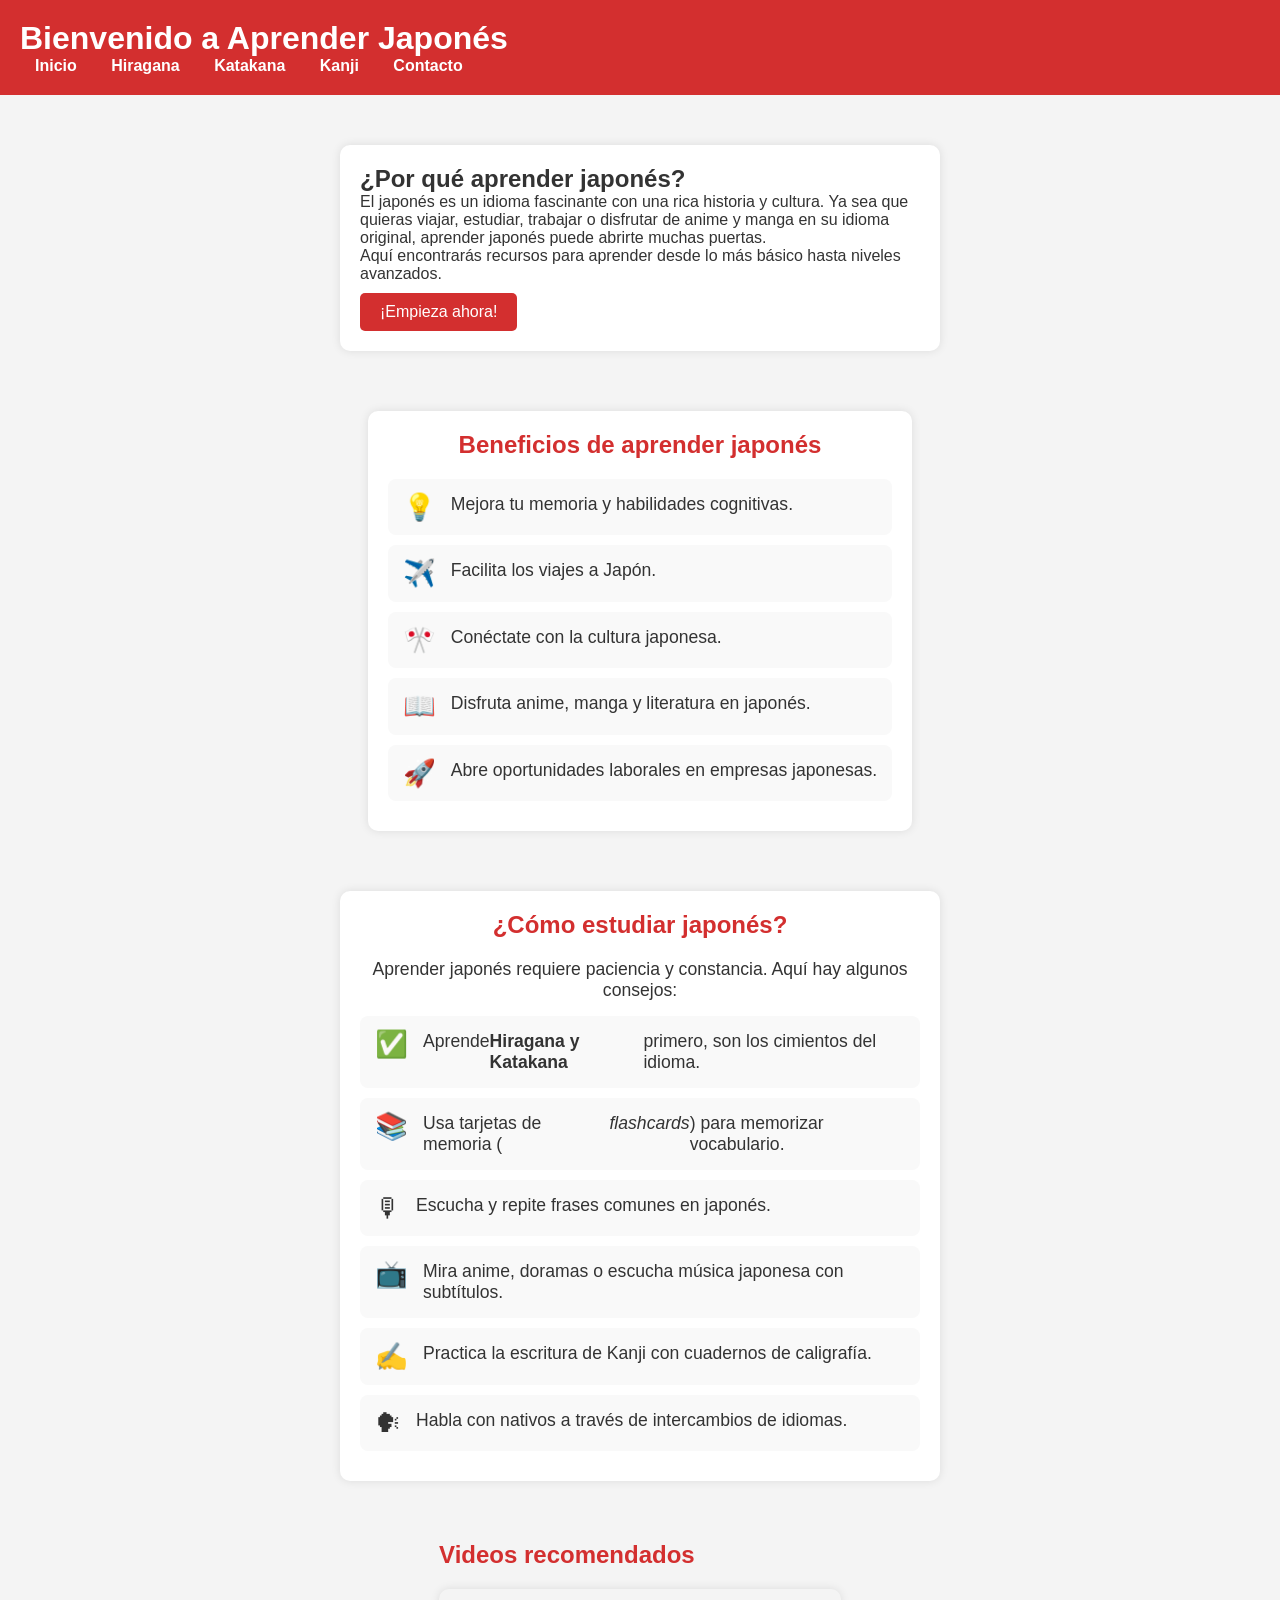
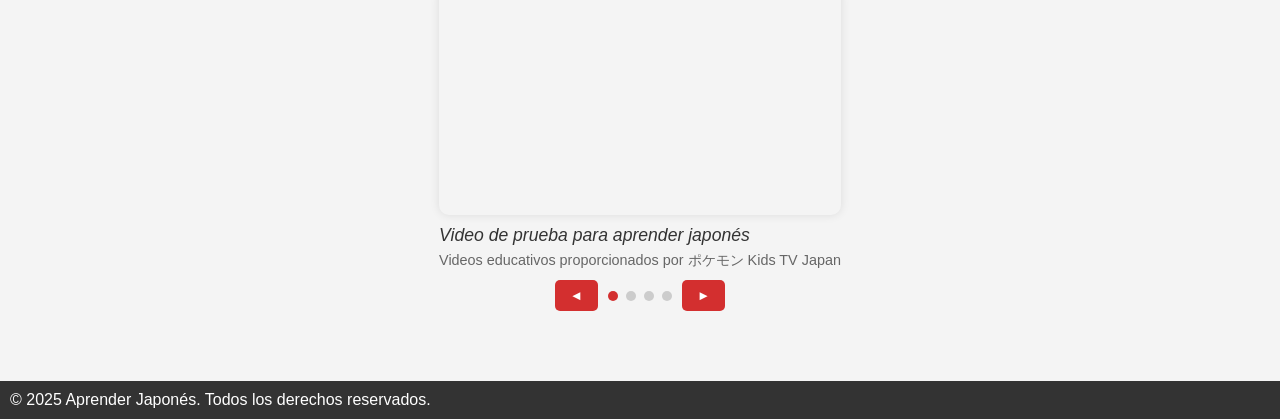
==== index.html @ c2d16a4e "Actualización del código" ====
<!DOCTYPE html>
<html lang="es">
<head>
    <meta charset="UTF-8">
    <meta name="viewport" content="width=device-width, initial-scale=1.0">
    <meta name="description" content="Aprende japonés desde cero con nuestro sitio web educativo.">
    <meta name="keywords" content="japonés, aprender japonés, hiragana, katakana, kanji, idioma japonés, estudiar japonés">
    <meta name="author" content="Daniel">
    <meta name="robots" content="index, follow">
    <title>Aprender Japonés - Inicio</title>
    <link rel="stylesheet" href="css/estilos.css">
</head>
<body>
    <header>
        <h1>Bienvenido a Aprender Japonés</h1>
        <nav>
            <ul>
                <li><a href="index.html">Inicio</a></li>
                <li><a href="hiragana.html">Hiragana</a></li>
                <li><a href="katakana.html">Katakana</a></li>
                <li><a href="kanji.html">Kanji</a></li>
                <li><a href="contacto.html">Contacto</a></li>
            </ul>
        </nav>
    </header>

    <main>
        <section class="intro">
            <h2>¿Por qué aprender japonés?</h2>
            <p>El japonés es un idioma fascinante con una rica historia y cultura. Ya sea que quieras viajar, estudiar, trabajar o disfrutar de anime y manga en su idioma original, aprender japonés puede abrirte muchas puertas.</p>
            <p>Aquí encontrarás recursos para aprender desde lo más básico hasta niveles avanzados.</p>
            <a href="hiragana.html" class="btn">¡Empieza ahora!</a>
        </section>

        <section class="beneficios">
            <h2>Beneficios de aprender japonés</h2>
            <ul>
                <li data-icon="💡">Mejora tu memoria y habilidades cognitivas.</li>
                <li data-icon="✈️">Facilita los viajes a Japón.</li>
                <li data-icon="🎌">Conéctate con la cultura japonesa.</li>
                <li data-icon="📖">Disfruta anime, manga y literatura en japonés.</li>
                <li data-icon="🚀">Abre oportunidades laborales en empresas japonesas.</li>
            </ul>
        </section>
        
        <section class="como-estudiar">
            <h2>¿Cómo estudiar japonés?</h2>
            <p>Aprender japonés requiere paciencia y constancia. Aquí hay algunos consejos:</p>
            <ul>
                <li data-icon="✅">Aprende <strong>Hiragana y Katakana</strong> primero, son los cimientos del idioma.</li>
                <li data-icon="📚">Usa tarjetas de memoria (<em>flashcards</em>) para memorizar vocabulario.</li>
                <li data-icon="🎙">Escucha y repite frases comunes en japonés.</li>
                <li data-icon="📺">Mira anime, doramas o escucha música japonesa con subtítulos.</li>
                <li data-icon="✍️">Practica la escritura de Kanji con cuadernos de caligrafía.</li>
                <li data-icon="🗣">Habla con nativos a través de intercambios de idiomas.</li>
            </ul>
        </section>

        <section class="video">
            <h2>Videos recomendados</h2>
            <div class="video-slider">
                <!-- Los videos se añadirán dinámicamente vía JS -->
            </div>
            <div class="video-title" id="video-title"></div>
            <p class="video-credit">Videos educativos proporcionados por ポケモン Kids TV Japan</p>
            <div class="slider-controls">
                <button id="prev-slide">◄</button>
                <div class="slider-dots"></div>
                <button id="next-slide">►</button>
            </div>
        </section>
    </main>

    <footer>
        <p>© 2025 Aprender Japonés. Todos los derechos reservados.</p>
    </footer>
    <script src="js/slider.js"></script>
</body>
</html>
---- css/estilos.css ----
/* Reset básico */
* {
    margin: 0;
    padding: 0;
    box-sizing: border-box;
    font-family: Arial, sans-serif;
}

body {
    background-color: #f4f4f4;
    color: #333;
    display: flex;
    flex-direction: column;
    align-items: center;
    min-height: 100vh;
}

/* Asegurar que las listas no hereden centrado */
ul {
    text-align: left;
    list-style: none; /* Eliminar los puntos predeterminados */
}

/* Header */
header {
    background-color: #d32f2f;
    color: white;
    padding: 20px;
    width: 100%;
}

nav ul {
    list-style: none;
    padding: 0;
}

nav ul li {
    display: inline;
    margin: 0 15px;
}

nav ul li a {
    color: white;
    text-decoration: none;
    font-weight: bold;
}

nav ul li a:hover {
    text-decoration: underline;
}

/* Estilos para las secciones de beneficios y cómo estudiar */
.beneficios, .como-estudiar {
    margin: 30px auto;
    max-width: 600px;
    background: white;
    padding: 20px;
    border-radius: 10px;
    box-shadow: 0px 0px 10px rgba(0, 0, 0, 0.1);
}

.beneficios h2, .como-estudiar h2 {
    color: #d32f2f;
    margin-bottom: 20px;
    font-size: 1.5em;
    text-align: center;
}

.beneficios p, .como-estudiar p {
    margin-bottom: 15px;
    font-size: 1.1em;
    color: #333;
    text-align: center;
}

.beneficios ul, .como-estudiar ul {
    list-style: none;
    padding: 0;
}

.beneficios ul li, .como-estudiar ul li {
    display: flex;
    align-items: flex-start; /* Alinear al inicio para mejor control */
    background: #f9f9f9;
    margin: 10px 0;
    padding: 15px;
    border-radius: 8px;
    transition: background 0.3s;
    font-size: 1.1em;
    color: #333;
    position: relative; /* Para manejar el ícono */
}

.beneficios ul li:hover, .como-estudiar ul li:hover {
    background: #ffebee;
}

/* Estilo para los emojis como íconos */
.beneficios ul li::before, .como-estudiar ul li::before {
    content: attr(data-icon); /* Usar el atributo data-icon para los emojis */
    font-size: 1.5em;
    margin-right: 15px;
    line-height: 1; /* Asegurar que el emoji no tenga espaciado extra */
    display: inline-block; /* Asegurar que el ícono sea tratado como bloque */
}

/* Ajustar responsividad */
@media (max-width: 600px) {
    .beneficios, .como-estudiar {
        padding: 15px;
        max-width: 100%;
    }

    .beneficios h2, .como-estudiar h2 {
        font-size: 1.3em;
    }

    .beneficios ul li, .como-estudiar ul li {
        font-size: 1em;
        padding: 10px;
    }

    .beneficios ul li::before, .como-estudiar ul li::before {
        margin-right: 10px;
        font-size: 1.3em;
    }
}

/* Main */
main {
    padding: 20px;
    flex: 1;
    display: flex;
    flex-direction: column;
    align-items: center;
    width: 100%;
}

.intro {
    margin: 30px auto;
    max-width: 600px;
    background: white;
    padding: 20px;
    border-radius: 10px;
    box-shadow: 0px 0px 10px rgba(0, 0, 0, 0.1);
}

.btn {
    display: inline-block;
    background: #d32f2f;
    color: white;
    padding: 10px 20px;
    text-decoration: none;
    border-radius: 5px;
    margin-top: 10px;
    transition: background 0.3s;
}

.btn:hover {
    background: #a12323;
}

/* Resto del CSS (video, detalle, tablas, footer, etc.) permanece igual */
.video iframe {
    margin-top: 20px;
    border-radius: 10px;
}

/* Detalle de Kanji */
.detalle {
    text-align: center;
    background-color: #fff;
    padding: 20px;
    border-radius: 10px;
    box-shadow: 0 2px 5px rgba(0, 0, 0, 0.1);
    max-width: 600px;
    width: 100%;
    margin: 20px auto;
}

.detalle h2 {
    color: #d32f2f;
    margin-bottom: 15px;
}

.detalle p {
    margin: 10px 0;
    font-size: 1.1em;
}

.detalle p strong {
    color: #d32f2f;
}

#drawing-canvas {
    border: 1px solid #ccc;
    display: block;
    margin: 20px auto;
    background-color: #fff;
    border-radius: 5px;
}

.detalle button {
    margin: 5px;
    padding: 10px 20px;
    font-size: 16px;
    font-weight: bold;
    border: none;
    border-radius: 5px;
    cursor: pointer;
    transition: background-color 0.3s, transform 0.1s;
}

.detalle button:nth-child(1) { /* Limpiar */
    background-color: #ff4d4d;
    color: white;
}

.detalle button:nth-child(2) { /* Validar */
    background-color: #4caf50;
    color: white;
}

.detalle button:nth-child(3) { /* Grosor */
    background-color: #2196f3;
    color: white;
}

.detalle button:hover {
    transform: scale(1.05);
}

.detalle button:active {
    transform: scale(0.95);
}

/* Estilos para tablas de Hiragana, Katakana y Kanji */
.tabla-hiragana, .tabla-katakana, .tabla-kanji {
    margin: 30px auto;
    max-width: 800px;
}

.tabla-hiragana h2, .tabla-katakana h2, .tabla-kanji h2 {
    color: #d32f2f;
    margin-bottom: 15px;
    font-size: 1.5em;
}

.tabla-hiragana table, .tabla-katakana table, .tabla-kanji table {
    width: 100%;
    max-width: 800px;
    margin: 0 auto 30px auto;
    background: white;
    border-collapse: collapse;
    border-radius: 10px;
    box-shadow: 0px 0px 10px rgba(0, 0, 0, 0.1);
    overflow: hidden;
}

.tabla-hiragana th, .tabla-katakana th, .tabla-kanji th,
.tabla-hiragana td, .tabla-katakana td, .tabla-kanji td {
    padding: 12px 15px;
    text-align: center;
    border: 1px solid #ddd;
}

.tabla-hiragana th, .tabla-katakana th, .tabla-kanji th {
    background-color: #d32f2f;
    color: white;
    font-weight: bold;
}

.tabla-hiragana td, .tabla-katakana td, .tabla-kanji td {
    color: #333;
}

.tabla-hiragana tr:nth-child(even), .tabla-katakana tr:nth-child(even), .tabla-kanji tr:nth-child(even) {
    background-color: #f9f9f9;
}

.tabla-hiragana tr:hover, .tabla-katakana tr:hover, .tabla-kanji tr:hover {
    background-color: #ffebee;
    transition: background-color 0.3s;
}

.tabla-hiragana a, .tabla-katakana a, .tabla-kanji a {
    color: #d32f2f;
    text-decoration: none;
    font-weight: bold;
}

.tabla-hiragana a:hover, .tabla-katakana a:hover, .tabla-kanji a:hover {
    color: #a12323;
    text-decoration: underline;
}

/* Tamaño grande para caracteres */
.hiragana-big, .katakana-big, .kanji-big {
    font-size: 2.5em;
    font-family: 'Arial', sans-serif;
}

/* Footer */
footer {
    background: #333;
    color: white;
    padding: 10px;
    width: 100%;
    margin-top: 20px;
}

/* Responsividad */
@media (max-width: 600px) {
    .tabla-hiragana table, .tabla-katakana table, .tabla-kanji table {
        font-size: 0.9em;
    }

    .tabla-hiragana th, .tabla-katakana th, .tabla-kanji th,
    .tabla-hiragana td, .tabla-katakana td, .tabla-kanji td {
        padding: 8px 10px;
    }

    .detalle {
        padding: 15px;
        max-width: 100%;
    }

    #drawing-canvas {
        width: 100%;
        height: auto;
    }

    .detalle button {
        padding: 8px 15px;
        font-size: 14px;
    }
}

/* Estilos para el slider de videos */
.video {
    margin: 30px auto;
    max-width: 800px;
}

.video h2 {
    color: #d32f2f;
    margin-bottom: 20px;
}

.video-slider {
    position: relative;
    width: 100%;
    height: 0;
    padding-bottom: 56.25%; /* Proporción 16:9 para videos */
    overflow: hidden;
    border-radius: 10px;
    box-shadow: 0px 0px 10px rgba(0, 0, 0, 0.1);
}

.video-slide {
    position: absolute;
    top: 0;
    left: 0;
    width: 100%;
    height: 100%;
    opacity: 0;
    transition: opacity 0.5s ease-in-out;
}

.video-slide.active {
    opacity: 1;
}

.video-slide iframe {
    position: absolute;
    top: 0;
    left: 0;
    width: 100%;
    height: 100%;
    border: none;
}

.slider-controls {
    display: flex;
    justify-content: center;
    align-items: center;
    margin-top: 10px;
}

.slider-controls button {
    background: #d32f2f;
    color: white;
    border: none;
    padding: 8px 15px;
    margin: 0 10px;
    cursor: pointer;
    border-radius: 5px;
    transition: background 0.3s;
}

.slider-controls button:hover {
    background: #a12323;
}

.slider-dots {
    display: flex;
    gap: 8px;
}

.slider-dot {
    width: 10px;
    height: 10px;
    background: #ccc;
    border-radius: 50%;
    cursor: pointer;
    transition: background 0.3s;
}

.slider-dot.active {
    background: #d32f2f;
}

/* Responsividad */
@media (max-width: 600px) {
    .video-slider {
        padding-bottom: 75%; /* Ajustar proporción para pantallas pequeñas */
    }

    .video h2 {
        font-size: 1.3em;
    }

    .slider-controls button {
        padding: 5px 10px;
        font-size: 0.9em;
    }

    .slider-dot {
        width: 8px;
        height: 8px;
    }
}

/* Estilo para el título del video */
.video-title {
    margin-top: 10px;
    font-size: 1.1em;
    color: #333;
    font-style: italic;
}

/* Ajustar responsividad */
@media (max-width: 600px) {
    .video-title {
        font-size: 0.9em;
    }
}

/* Estilo para el crédito del video */
.video-credit {
    margin-top: 5px;
    font-size: 0.9em;
    color: #666;
    text-align: center;
}

/* Ajustar responsividad */
@media (max-width: 600px) {
    .video-credit {
        font-size: 0.8em;
    }
}

.video-fallback {
    display: block;
    margin: 20px auto;
    text-align: center;
    font-size: 1em;
    color: #d32f2f;
    text-decoration: none;
    padding: 10px;
    background: #f9f9f9;
    border-radius: 5px;
    max-width: 300px;
}

.video-fallback:hover {
    background: #f1f1f1;
    text-decoration: underline;
}
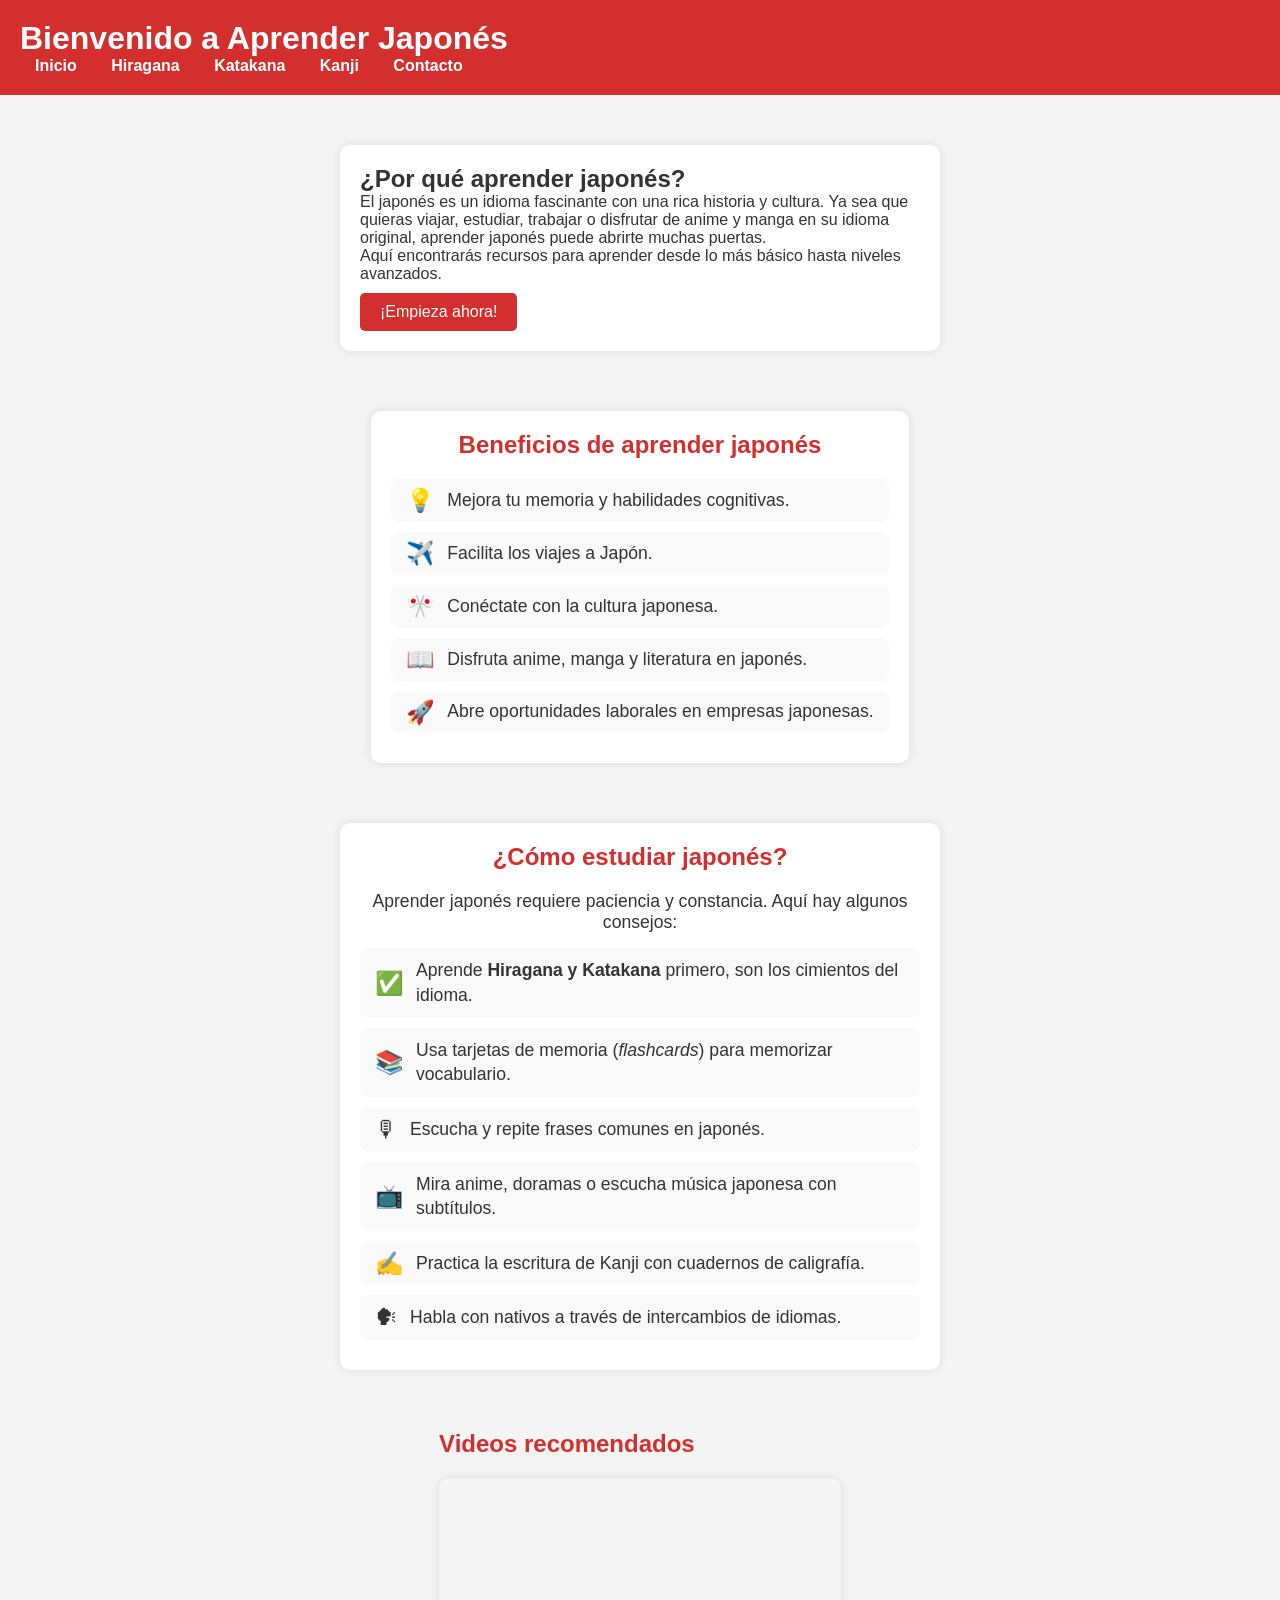
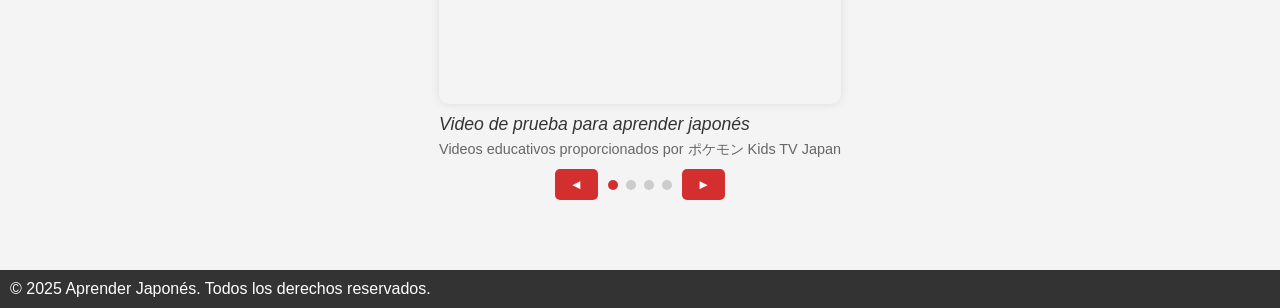
==== commit 92530e6a: "Actualización del código" ====
--- a/index.html
+++ b/index.html
@@ -47,12 +47,24 @@
             <h2>¿Cómo estudiar japonés?</h2>
             <p>Aprender japonés requiere paciencia y constancia. Aquí hay algunos consejos:</p>
             <ul>
-                <li data-icon="✅">Aprende <strong>Hiragana y Katakana</strong> primero, son los cimientos del idioma.</li>
-                <li data-icon="📚">Usa tarjetas de memoria (<em>flashcards</em>) para memorizar vocabulario.</li>
-                <li data-icon="🎙">Escucha y repite frases comunes en japonés.</li>
-                <li data-icon="📺">Mira anime, doramas o escucha música japonesa con subtítulos.</li>
-                <li data-icon="✍️">Practica la escritura de Kanji con cuadernos de caligrafía.</li>
-                <li data-icon="🗣">Habla con nativos a través de intercambios de idiomas.</li>
+                <li data-icon="✅">
+                    <span>Aprende <strong>Hiragana y Katakana</strong>&nbsp;primero, son los cimientos del idioma.</span>
+                </li>
+                <li data-icon="📚">
+                    <span>Usa tarjetas de memoria (<em>flashcards</em>) para memorizar vocabulario.</span>
+                </li>
+                <li data-icon="🎙">
+                    <span>Escucha y repite frases comunes en japonés.</span>
+                </li>
+                <li data-icon="📺">
+                    <span>Mira anime, doramas o escucha música japonesa con subtítulos.</span>
+                </li>
+                <li data-icon="✍️">
+                    <span>Practica la escritura de Kanji con cuadernos de caligrafía.</span>
+                </li>
+                <li data-icon="🗣">
+                    <span>Habla con nativos a través de intercambios de idiomas.</span>
+                </li>
             </ul>
         </section>
 
--- a/css/estilos.css
+++ b/css/estilos.css
@@ -80,15 +80,15 @@
 
 .beneficios ul li, .como-estudiar ul li {
     display: flex;
-    align-items: flex-start; /* Alinear al inicio para mejor control */
+    align-items: center; /* Centrar verticalmente */
     background: #f9f9f9;
     margin: 10px 0;
-    padding: 15px;
+    padding: 10px 15px;
     border-radius: 8px;
     transition: background 0.3s;
     font-size: 1.1em;
     color: #333;
-    position: relative; /* Para manejar el ícono */
+    max-width: 100%;
 }
 
 .beneficios ul li:hover, .como-estudiar ul li:hover {
@@ -97,11 +97,25 @@
 
 /* Estilo para los emojis como íconos */
 .beneficios ul li::before, .como-estudiar ul li::before {
-    content: attr(data-icon); /* Usar el atributo data-icon para los emojis */
-    font-size: 1.5em;
-    margin-right: 15px;
-    line-height: 1; /* Asegurar que el emoji no tenga espaciado extra */
-    display: inline-block; /* Asegurar que el ícono sea tratado como bloque */
+    content: attr(data-icon);
+    font-size: 1.3em;
+    margin-right: 12px;
+    line-height: 1;
+    display: inline-block;
+}
+
+/* Ajustar el texto para que no se divida a menos que sea necesario */
+.beneficios ul li span, .como-estudiar ul li span {
+    flex: 1;
+    text-align: left;
+    white-space: normal; /* Permitir división en varias líneas */
+    line-height: 1.4; /* Mejorar legibilidad */
+}
+
+/* Envolver el texto en un span para controlar su comportamiento */
+.beneficios ul li, .como-estudiar ul li {
+    display: flex;
+    align-items: center;
 }
 
 /* Ajustar responsividad */
@@ -117,12 +131,12 @@
 
     .beneficios ul li, .como-estudiar ul li {
         font-size: 1em;
-        padding: 10px;
+        padding: 8px 12px;
     }
 
     .beneficios ul li::before, .como-estudiar ul li::before {
         margin-right: 10px;
-        font-size: 1.3em;
+        font-size: 1.2em;
     }
 }
 
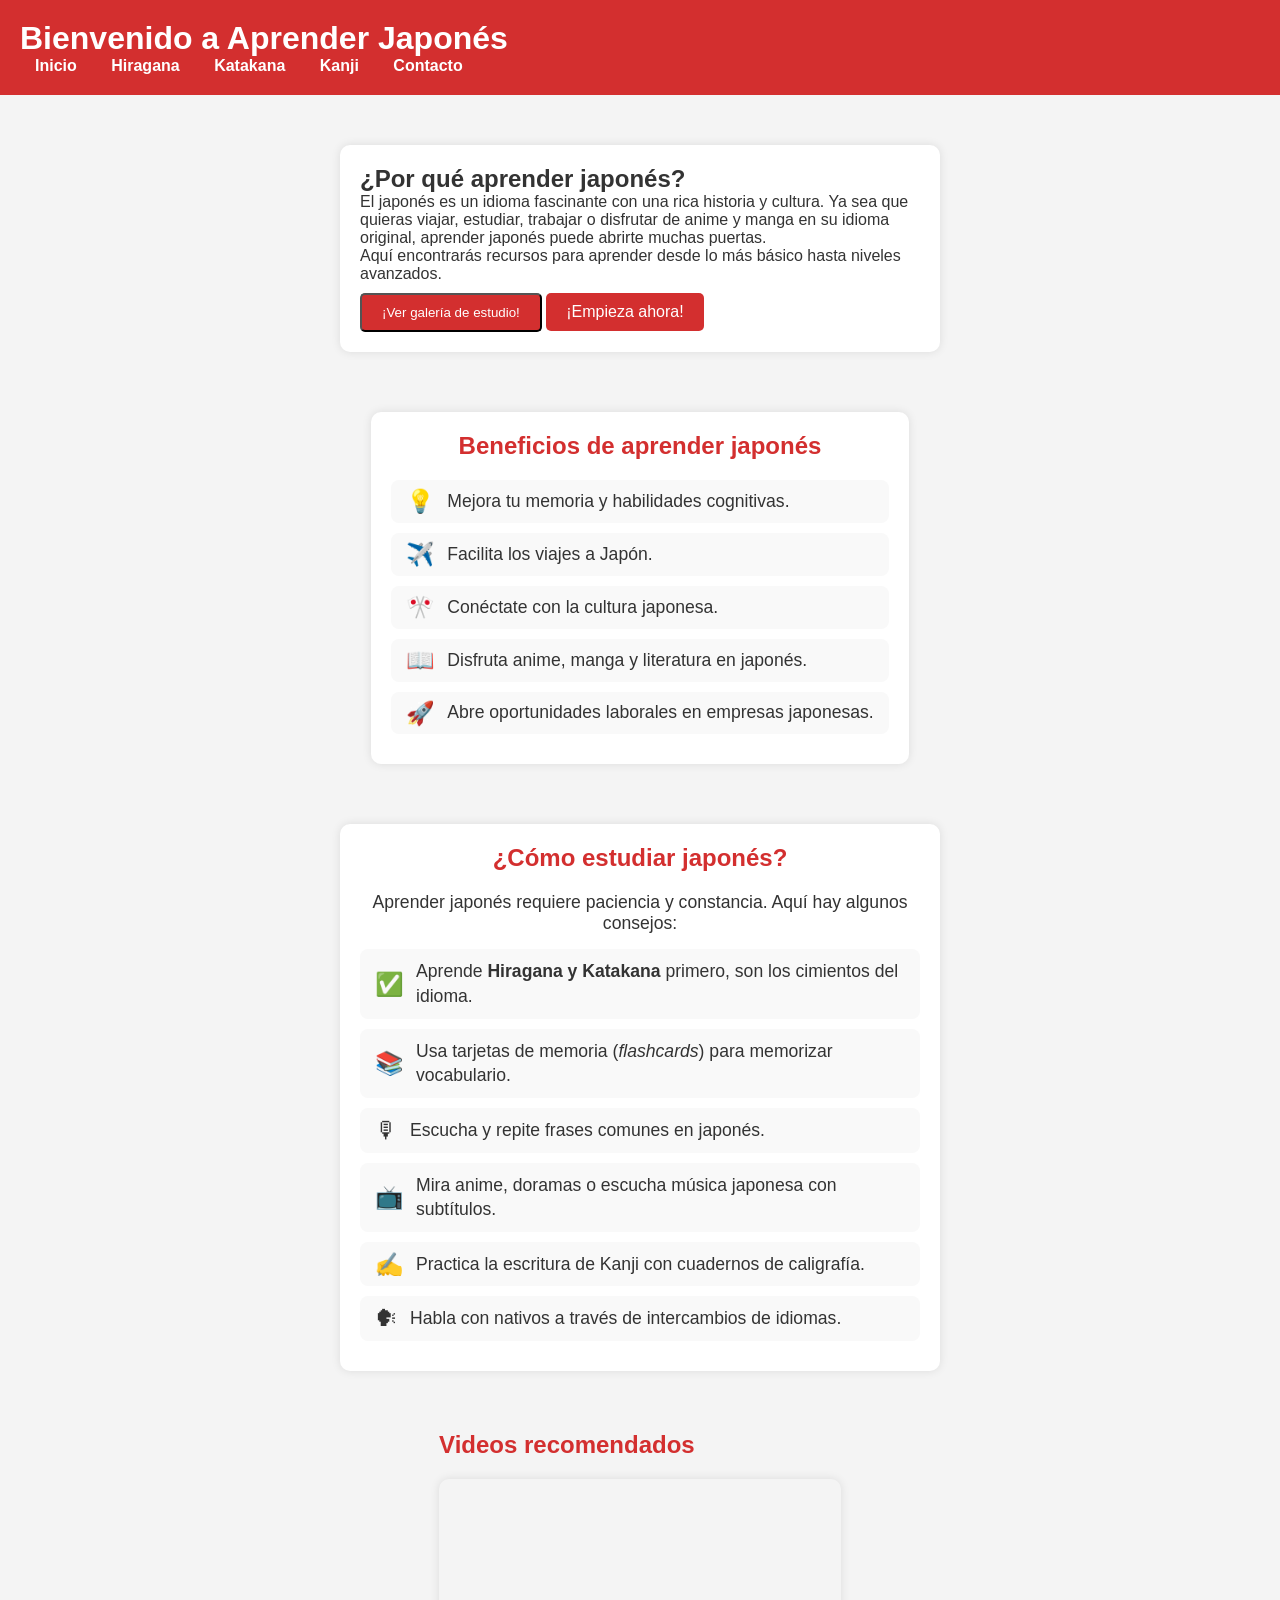
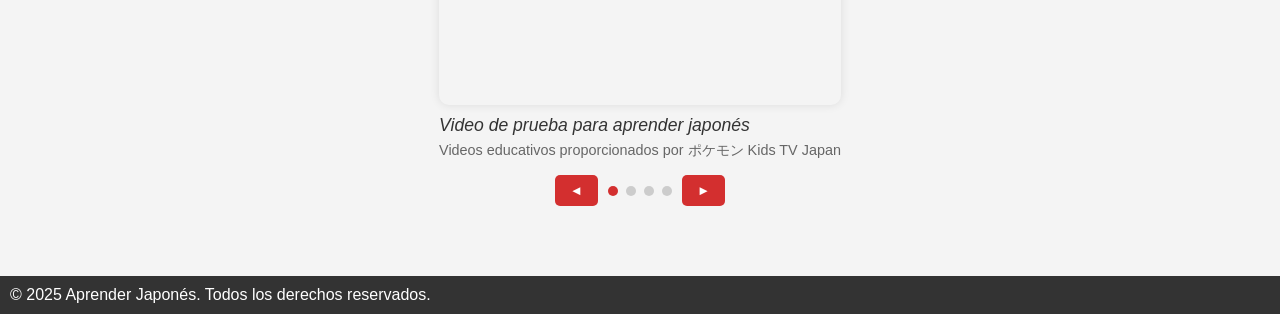
==== commit bf8b0155: "Actualización del código" ====
--- a/index.html
+++ b/index.html
@@ -29,7 +29,26 @@
             <h2>¿Por qué aprender japonés?</h2>
             <p>El japonés es un idioma fascinante con una rica historia y cultura. Ya sea que quieras viajar, estudiar, trabajar o disfrutar de anime y manga en su idioma original, aprender japonés puede abrirte muchas puertas.</p>
             <p>Aquí encontrarás recursos para aprender desde lo más básico hasta niveles avanzados.</p>
+            <button class="btn gallery-btn">¡Ver galería de estudio!</button>
             <a href="hiragana.html" class="btn">¡Empieza ahora!</a>
+        
+            <!-- Modal para la galería -->
+            <div id="galleryModal" class="modal">
+                <div class="modal-content">
+                    <span class="close">×</span>
+                    <div class="gallery-slider">
+                        <img src="img/estudio1.jpg" alt="Estudio de japonés 1" class="gallery-slide active">
+                        <img src="img/estudio2.jpg" alt="Estudio de japonés 2" class="gallery-slide">
+                        <img src="img/estudio3.jpg" alt="Estudio de japonés 3" class="gallery-slide">
+                        <!-- Añade más imágenes según sea necesario -->
+                    </div>
+                    <div class="slider-controls">
+                        <button class="prev-slide"><</button>
+                        <div class="slider-dots"></div>
+                        <button class="next-slide">></button>
+                    </div>
+                </div>
+            </div>
         </section>
 
         <section class="beneficios">
--- a/css/estilos.css
+++ b/css/estilos.css
@@ -501,4 +501,126 @@
 .video-fallback:hover {
     background: #f1f1f1;
     text-decoration: underline;
+}
+
+/* Estilos para el modal de galería */
+.modal {
+    display: none;
+    position: fixed;
+    top: 0;
+    left: 0;
+    width: 100%;
+    height: 100%;
+    background-color: rgba(0, 0, 0, 0.7);
+    z-index: 1000;
+    justify-content: center;
+    align-items: center;
+}
+
+.modal-content {
+    background: white;
+    padding: 20px;
+    border-radius: 10px;
+    box-shadow: 0px 0px 10px rgba(0, 0, 0, 0.3);
+    max-width: 800px;
+    width: 90%;
+    position: relative;
+    text-align: center;
+}
+
+.close {
+    position: absolute;
+    top: 10px;
+    right: 20px;
+    font-size: 24px;
+    color: #d32f2f;
+    cursor: pointer;
+}
+
+.close:hover {
+    color: #a12323;
+}
+
+.gallery-slider {
+    position: relative;
+    width: 100%;
+    height: 400px;
+    overflow: hidden;
+    border-radius: 10px;
+}
+
+.gallery-slide {
+    position: absolute;
+    top: 0;
+    left: 0;
+    width: 100%;
+    height: 100%;
+    object-fit: cover;
+    opacity: 0;
+    transition: opacity 0.5s ease-in-out;
+}
+
+.gallery-slide.active {
+    opacity: 1;
+}
+
+.slider-controls {
+    display: flex;
+    justify-content: center;
+    align-items: center;
+    margin-top: 15px;
+}
+
+.slider-controls button {
+    background: #d32f2f;
+    color: white;
+    border: none;
+    padding: 8px 15px;
+    margin: 0 10px;
+    cursor: pointer;
+    border-radius: 5px;
+    transition: background 0.3s;
+}
+
+.slider-controls button:hover {
+    background: #a12323;
+}
+
+.slider-dots {
+    display: flex;
+    gap: 8px;
+}
+
+.slider-dot {
+    width: 10px;
+    height: 10px;
+    background: #ccc;
+    border-radius: 50%;
+    cursor: pointer;
+    transition: background 0.3s;
+}
+
+.slider-dot.active {
+    background: #d32f2f;
+}
+
+@media (max-width: 600px) {
+    .modal-content {
+        padding: 15px;
+        width: 95%;
+    }
+
+    .gallery-slider {
+        height: 250px;
+    }
+
+    .slider-controls button {
+        padding: 5px 10px;
+        font-size: 0.9em;
+    }
+
+    .slider-dot {
+        width: 8px;
+        height: 8px;
+    }
 }
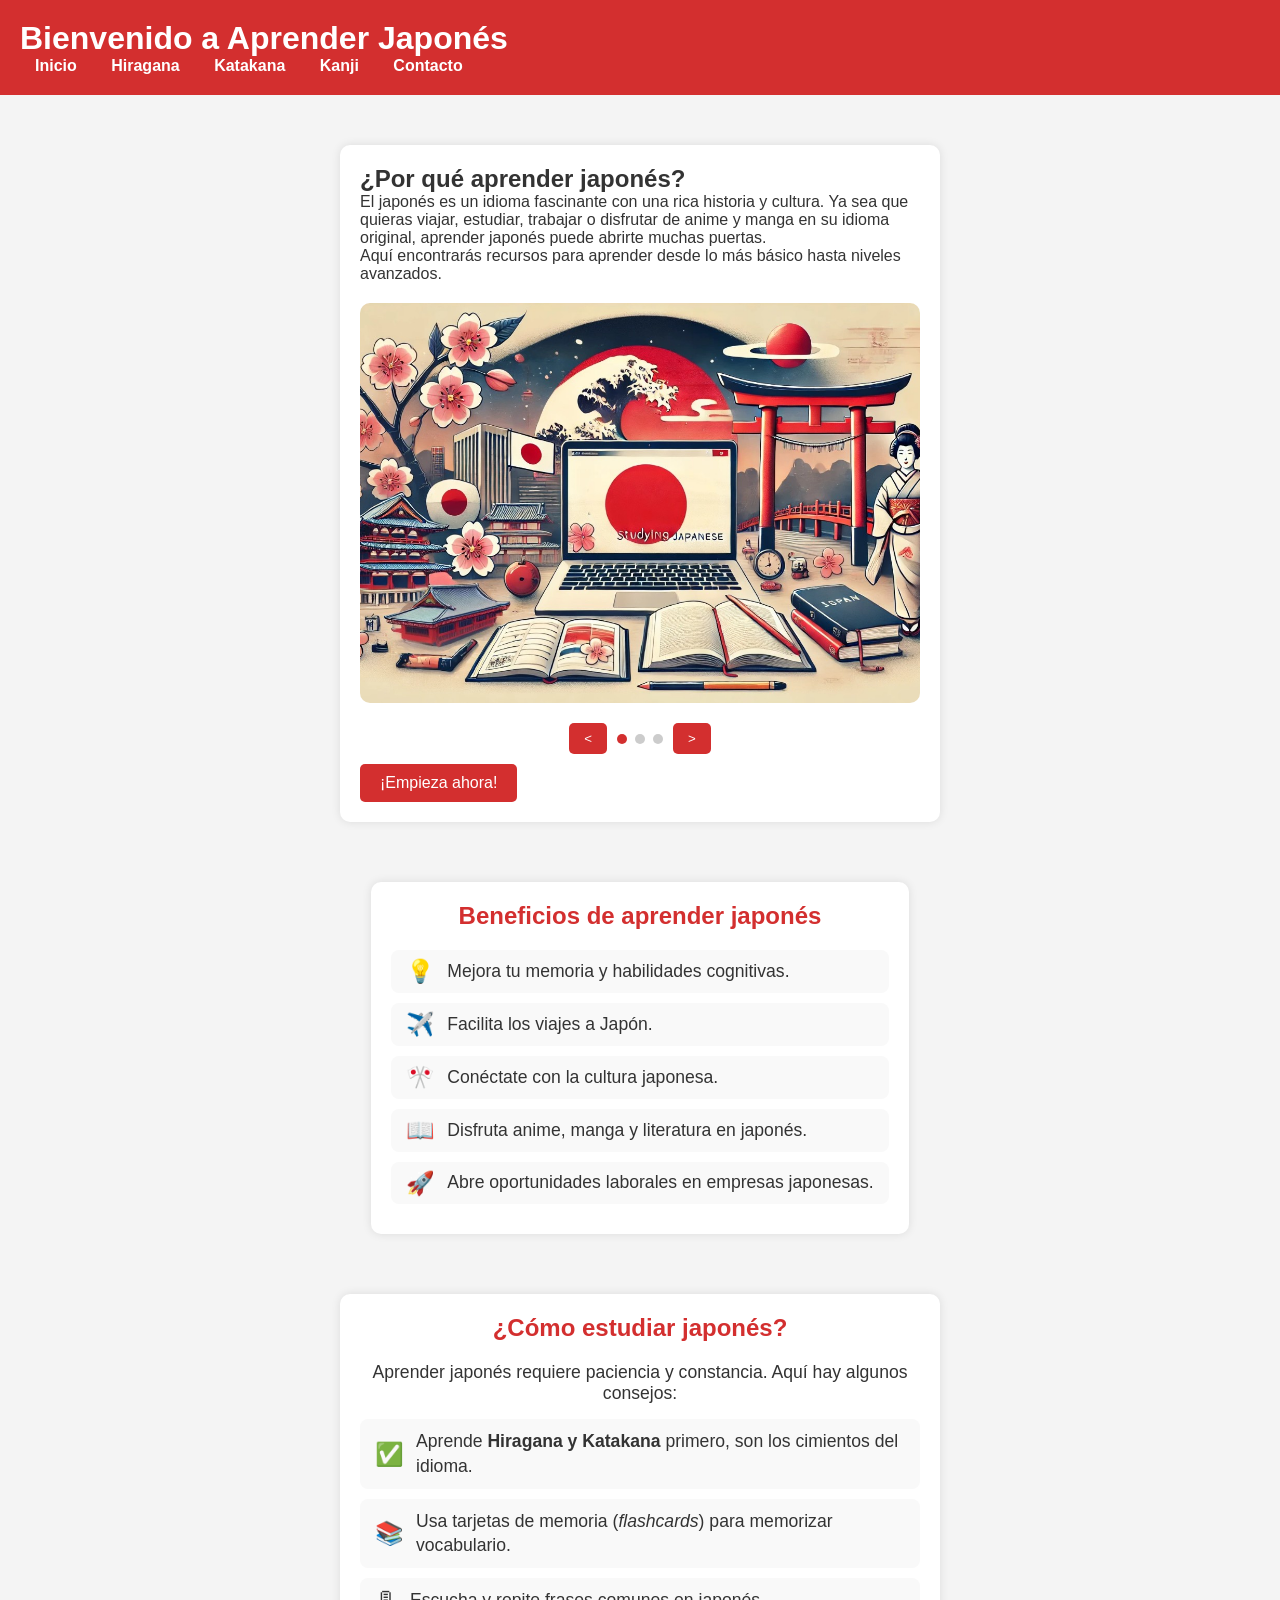
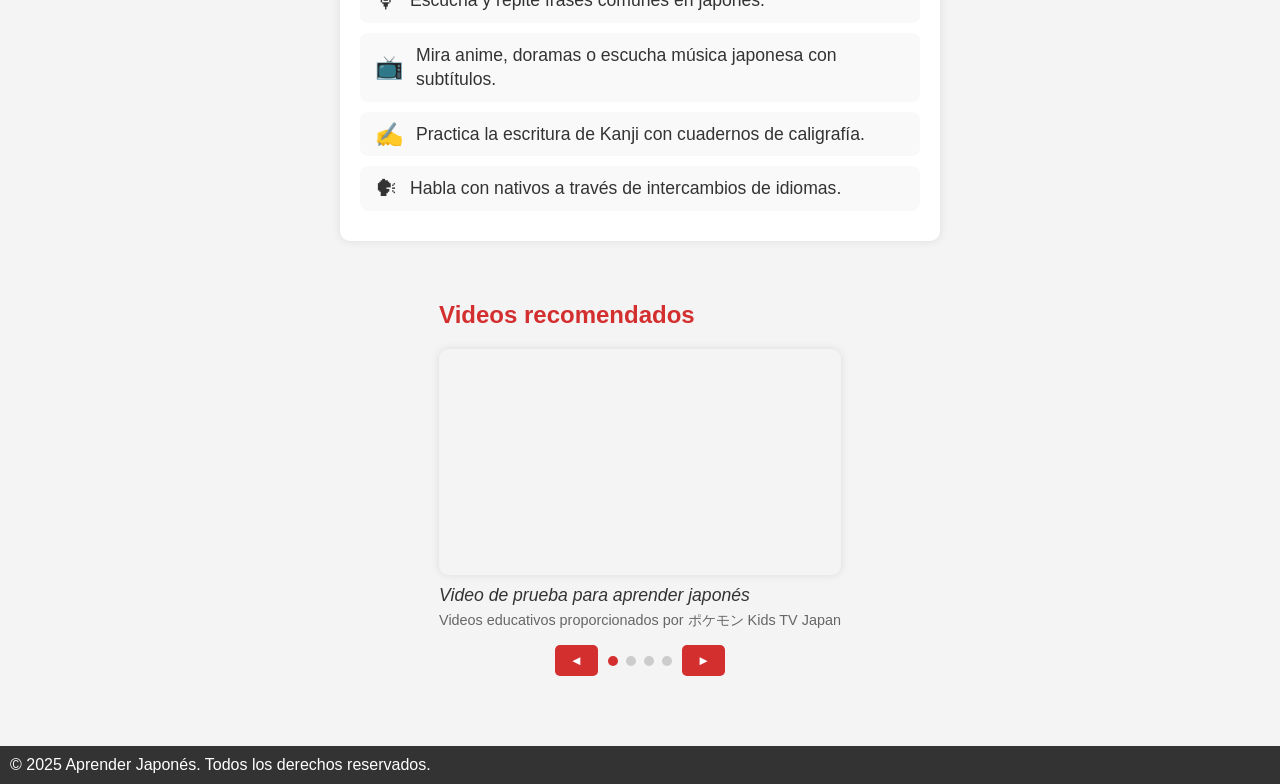
==== commit 329bbc98: "Actualización del código" ====
--- a/index.html
+++ b/index.html
@@ -29,26 +29,20 @@
             <h2>¿Por qué aprender japonés?</h2>
             <p>El japonés es un idioma fascinante con una rica historia y cultura. Ya sea que quieras viajar, estudiar, trabajar o disfrutar de anime y manga en su idioma original, aprender japonés puede abrirte muchas puertas.</p>
             <p>Aquí encontrarás recursos para aprender desde lo más básico hasta niveles avanzados.</p>
-            <button class="btn gallery-btn">¡Ver galería de estudio!</button>
+            
+            <!-- Slider de imágenes directamente integrado -->
+            <div class="gallery-slider">
+                <img src="img/estudio1.jpg" alt="Estudio de japonés 1" class="gallery-slide active">
+                <img src="img/estudio2.jpg" alt="Estudio de japonés 2" class="gallery-slide">
+                <img src="img/estudio3.jpg" alt="Estudio de japonés 3" class="gallery-slide">
+            </div>
+            <div class="slider-controls">
+                <button class="prev-slide"><</button>
+                <div class="slider-dots"></div>
+                <button class="next-slide">></button>
+            </div>
+        
             <a href="hiragana.html" class="btn">¡Empieza ahora!</a>
-        
-            <!-- Modal para la galería -->
-            <div id="galleryModal" class="modal">
-                <div class="modal-content">
-                    <span class="close">×</span>
-                    <div class="gallery-slider">
-                        <img src="img/estudio1.jpg" alt="Estudio de japonés 1" class="gallery-slide active">
-                        <img src="img/estudio2.jpg" alt="Estudio de japonés 2" class="gallery-slide">
-                        <img src="img/estudio3.jpg" alt="Estudio de japonés 3" class="gallery-slide">
-                        <!-- Añade más imágenes según sea necesario -->
-                    </div>
-                    <div class="slider-controls">
-                        <button class="prev-slide"><</button>
-                        <div class="slider-dots"></div>
-                        <button class="next-slide">></button>
-                    </div>
-                </div>
-            </div>
         </section>
 
         <section class="beneficios">
--- a/css/estilos.css
+++ b/css/estilos.css
@@ -541,12 +541,34 @@
     color: #a12323;
 }
 
+@media (max-width: 600px) {
+    .modal-content {
+        padding: 15px;
+        width: 95%;
+    }
+
+    .gallery-slider {
+        height: 250px;
+    }
+
+    .slider-controls button {
+        padding: 5px 10px;
+        font-size: 0.9em;
+    }
+
+    .slider-dot {
+        width: 8px;
+        height: 8px;
+    }
+}
+
 .gallery-slider {
     position: relative;
     width: 100%;
-    height: 400px;
+    height: 400px; /* Mantener la altura */
     overflow: hidden;
     border-radius: 10px;
+    margin: 20px 0; /* Añadir margen para espaciarlo del texto y el botón */
 }
 
 .gallery-slide {
@@ -605,13 +627,8 @@
 }
 
 @media (max-width: 600px) {
-    .modal-content {
-        padding: 15px;
-        width: 95%;
-    }
-
     .gallery-slider {
-        height: 250px;
+        height: 250px; /* Reducir altura en pantallas pequeñas */
     }
 
     .slider-controls button {
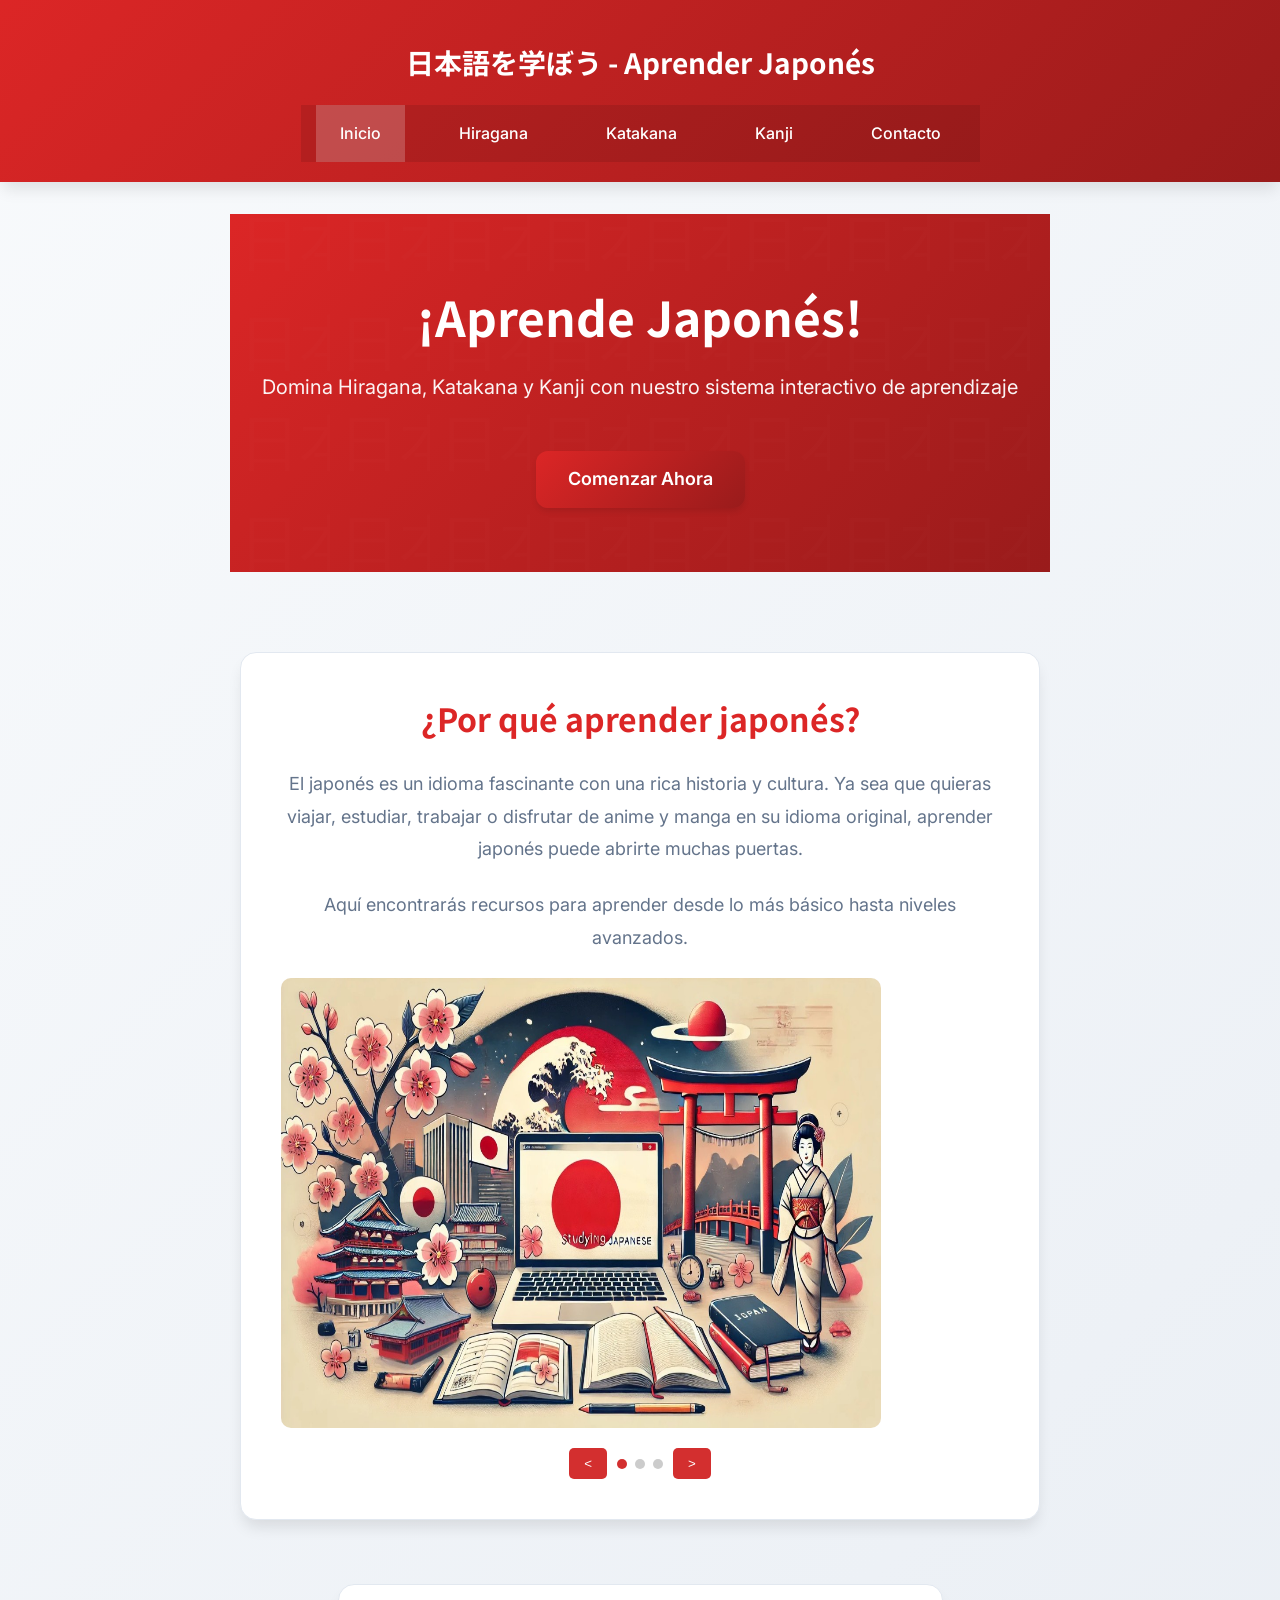
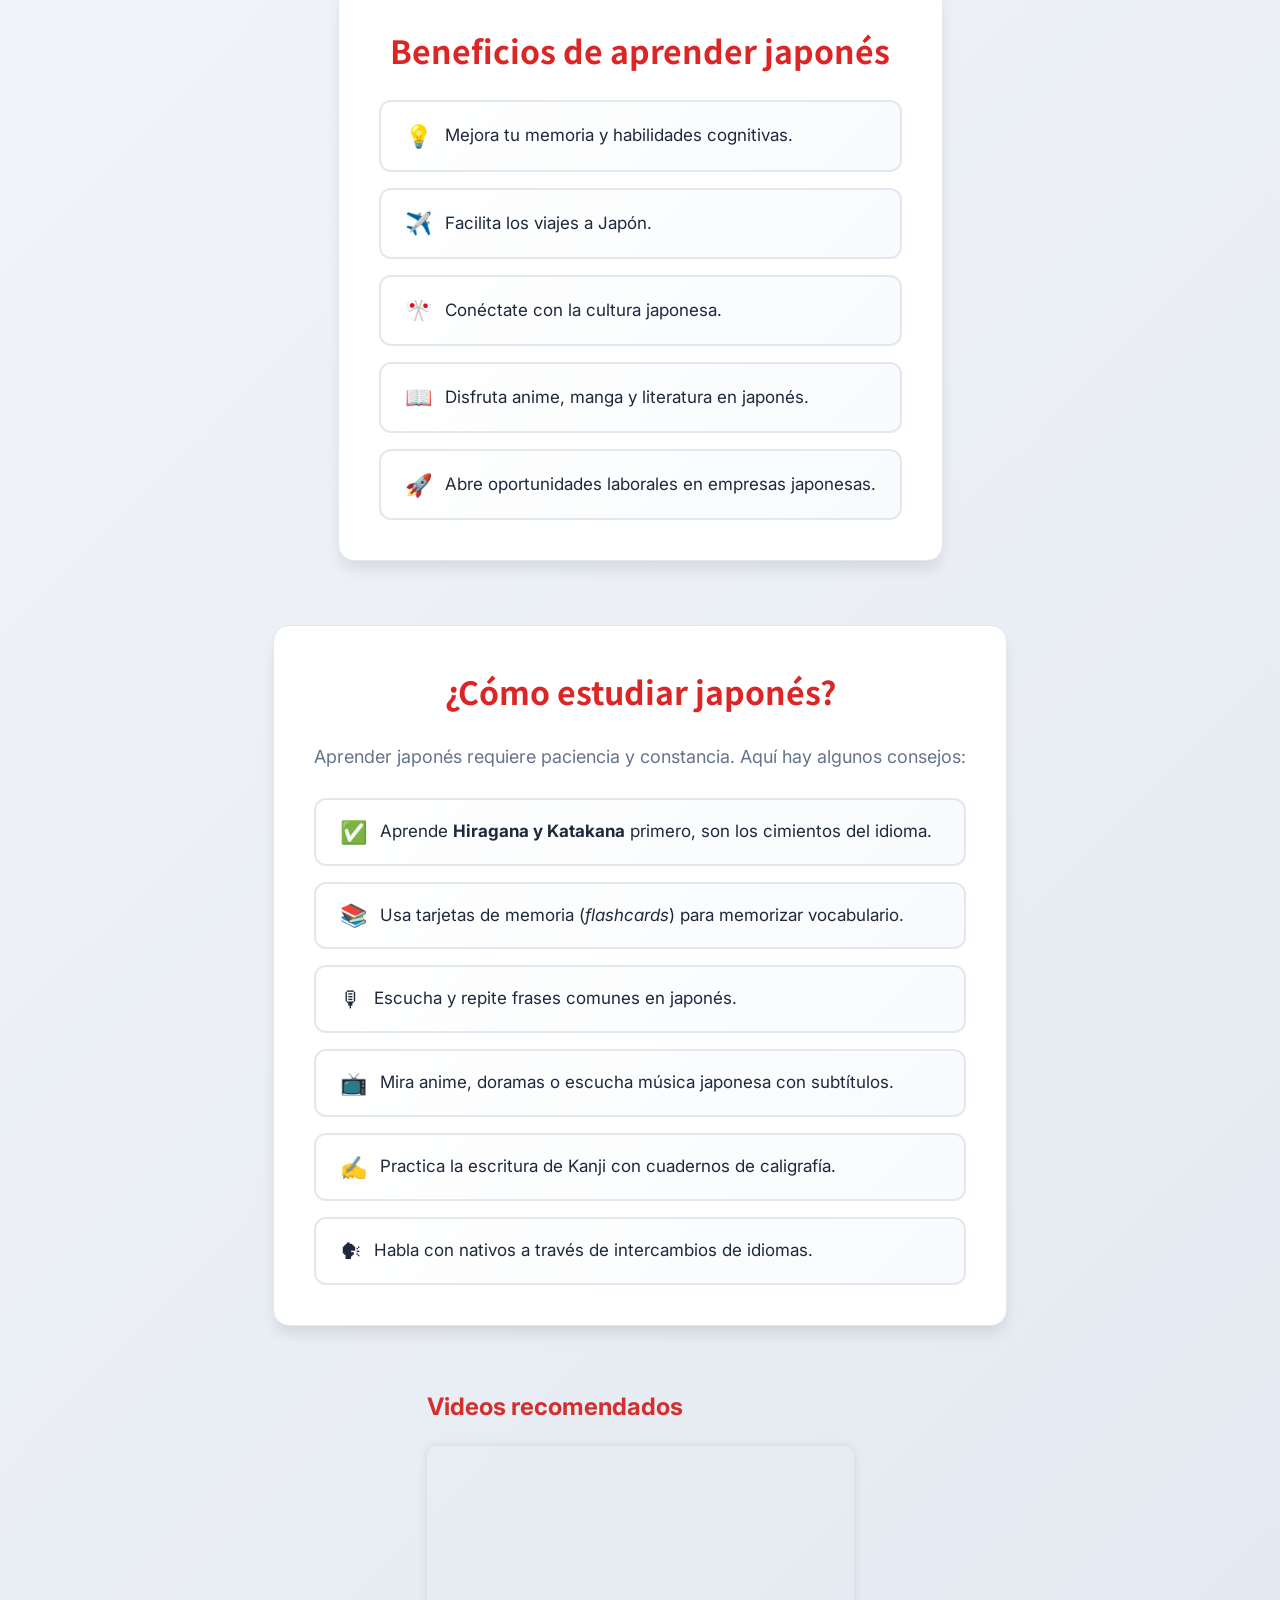
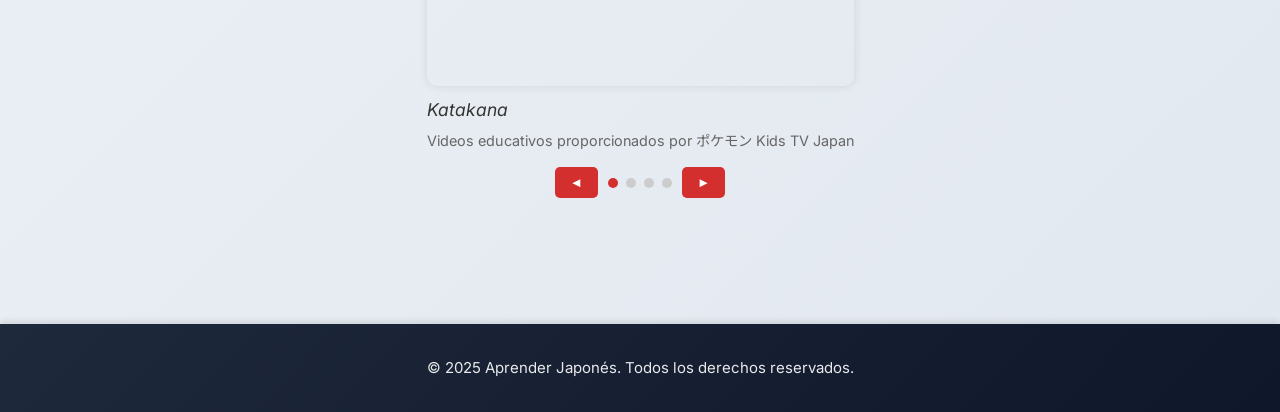
==== commit 737fac84: "Remodelación completa del sitio de aprendizaje de japonés - Diseño visual modernizado con Google Fon" ====
--- a/index.html
+++ b/index.html
@@ -12,10 +12,11 @@
 </head>
 <body>
     <header>
-        <h1>Bienvenido a Aprender Japonés</h1>
+        <h1>日本語を学ぼう - Aprender Japonés</h1>
+        <button class="mobile-menu-toggle" aria-label="Abrir menú">☰</button>
         <nav>
-            <ul>
-                <li><a href="index.html">Inicio</a></li>
+            <ul id="nav-menu">
+                <li><a href="index.html" class="active">Inicio</a></li>
                 <li><a href="hiragana.html">Hiragana</a></li>
                 <li><a href="katakana.html">Katakana</a></li>
                 <li><a href="kanji.html">Kanji</a></li>
@@ -25,6 +26,15 @@
     </header>
 
     <main>
+        <!-- Hero Section -->
+        <section class="hero">
+            <div class="hero-content">
+                <h1>¡Aprende Japonés!</h1>
+                <p>Domina Hiragana, Katakana y Kanji con nuestro sistema interactivo de aprendizaje</p>
+                <a href="hiragana.html" class="btn">Comenzar Ahora</a>
+            </div>
+        </section>
+
         <section class="intro">
             <h2>¿Por qué aprender japonés?</h2>
             <p>El japonés es un idioma fascinante con una rica historia y cultura. Ya sea que quieras viajar, estudiar, trabajar o disfrutar de anime y manga en su idioma original, aprender japonés puede abrirte muchas puertas.</p>
@@ -32,17 +42,15 @@
             
             <!-- Slider de imágenes directamente integrado -->
             <div class="gallery-slider">
-                <img src="img/estudio1.jpg" alt="Estudio de japonés 1" class="gallery-slide active">
-                <img src="img/estudio2.jpg" alt="Estudio de japonés 2" class="gallery-slide">
-                <img src="img/estudio3.jpg" alt="Estudio de japonés 3" class="gallery-slide">
+                <img src="https://dnl-side.github.io/proyectos/img/estudio1.jpg" alt="Estudio de japonés 1" class="gallery-slide active" width="600" height="400">
+                <img src="https://dnl-side.github.io/proyectos/img/estudio2.jpg" alt="Estudio de japonés 2" class="gallery-slide" width="600" height="400">
+                <img src="https://dnl-side.github.io/proyectos/img/estudio3.jpg" alt="Estudio de japonés 3" class="gallery-slide" width="600" height="400">
             </div>
             <div class="slider-controls">
                 <button class="prev-slide"><</button>
                 <div class="slider-dots"></div>
                 <button class="next-slide">></button>
             </div>
-        
-            <a href="hiragana.html" class="btn">¡Empieza ahora!</a>
         </section>
 
         <section class="beneficios">
@@ -99,6 +107,7 @@
     <footer>
         <p>© 2025 Aprender Japonés. Todos los derechos reservados.</p>
     </footer>
+    <script src="js/main.js"></script>
     <script src="js/slider.js"></script>
 </body>
 </html>
--- a/css/estilos.css
+++ b/css/estilos.css
@@ -1,18 +1,45 @@
+/* Import Google Fonts */
+@import url('https://fonts.googleapis.com/css2?family=Noto+Sans+JP:wght@300;400;500;700;900&family=Inter:wght@300;400;500;600;700&display=swap');
+
 /* Reset básico */
 * {
     margin: 0;
     padding: 0;
     box-sizing: border-box;
-    font-family: Arial, sans-serif;
+}
+
+:root {
+    --color-primary: #dc2626;
+    --color-primary-dark: #991b1b;
+    --color-primary-light: #fca5a5;
+    --color-secondary: #3b82f6;
+    --color-accent: #f59e0b;
+    --color-success: #10b981;
+    --color-background: #f8fafc;
+    --color-surface: #ffffff;
+    --color-text: #1e293b;
+    --color-text-light: #64748b;
+    --color-border: #e2e8f0;
+    --shadow-sm: 0 1px 2px 0 rgb(0 0 0 / 0.05);
+    --shadow-md: 0 4px 6px -1px rgb(0 0 0 / 0.1);
+    --shadow-lg: 0 10px 15px -3px rgb(0 0 0 / 0.1);
+    --shadow-xl: 0 20px 25px -5px rgb(0 0 0 / 0.1);
+    --radius-sm: 0.375rem;
+    --radius-md: 0.5rem;
+    --radius-lg: 0.75rem;
+    --radius-xl: 1rem;
+    --transition: all 0.3s cubic-bezier(0.4, 0, 0.2, 1);
 }
 
 body {
-    background-color: #f4f4f4;
-    color: #333;
+    background: linear-gradient(135deg, #f8fafc 0%, #e2e8f0 100%);
+    color: var(--color-text);
+    font-family: 'Inter', 'Noto Sans JP', sans-serif;
     display: flex;
     flex-direction: column;
     align-items: center;
     min-height: 100vh;
+    line-height: 1.6;
 }
 
 /* Asegurar que las listas no hereden centrado */
@@ -23,76 +50,242 @@
 
 /* Header */
 header {
-    background-color: #d32f2f;
-    color: white;
-    padding: 20px;
-    width: 100%;
+    background: linear-gradient(135deg, var(--color-primary) 0%, var(--color-primary-dark) 100%);
+    color: white;
+    padding: 0;
+    width: 100%;
+    box-shadow: var(--shadow-lg);
+    position: sticky;
+    top: 0;
+    z-index: 1000;
+    backdrop-filter: blur(10px);
+}
+
+header h1 {
+    font-family: 'Noto Sans JP', sans-serif;
+    font-weight: 700;
+    font-size: 1.75rem;
+    margin: 0;
+    padding: 1.25rem 2rem;
+    text-align: center;
+}
+
+nav {
+    background: rgba(0, 0, 0, 0.1);
 }
 
 nav ul {
     list-style: none;
     padding: 0;
+    margin: 0;
+    display: flex;
+    justify-content: center;
+    align-items: center;
+    flex-wrap: wrap;
 }
 
 nav ul li {
-    display: inline;
-    margin: 0 15px;
+    margin: 0;
 }
 
 nav ul li a {
     color: white;
     text-decoration: none;
-    font-weight: bold;
+    font-weight: 500;
+    padding: 1rem 1.5rem;
+    display: block;
+    transition: var(--transition);
+    position: relative;
+    overflow: hidden;
+}
+
+nav ul li a::before {
+    content: '';
+    position: absolute;
+    bottom: 0;
+    left: 50%;
+    transform: translateX(-50%) scaleX(0);
+    width: 80%;
+    height: 3px;
+    background: white;
+    transition: transform 0.3s ease;
 }
 
 nav ul li a:hover {
-    text-decoration: underline;
+    background: rgba(255, 255, 255, 0.1);
+}
+
+nav ul li a:hover::before {
+    transform: translateX(-50%) scaleX(1);
+}
+
+nav ul li a.active {
+    background: rgba(255, 255, 255, 0.2);
+}
+
+/* Mobile menu toggle */
+.mobile-menu-toggle {
+    display: none;
+    background: none;
+    border: none;
+    color: white;
+    font-size: 1.5rem;
+    cursor: pointer;
+    padding: 1rem 2rem;
+    position: absolute;
+    right: 0;
+    top: 0.75rem;
+}
+
+@media (max-width: 768px) {
+    header h1 {
+        font-size: 1.25rem;
+        padding: 1rem 2rem;
+        text-align: left;
+    }
+
+    .mobile-menu-toggle {
+        display: block;
+    }
+
+    nav ul {
+        flex-direction: column;
+        position: absolute;
+        top: 100%;
+        left: 0;
+        right: 0;
+        background: var(--color-primary-dark);
+        max-height: 0;
+        overflow: hidden;
+        transition: max-height 0.3s ease;
+    }
+
+    nav ul.active {
+        max-height: 500px;
+    }
+
+    nav ul li {
+        width: 100%;
+        border-bottom: 1px solid rgba(255, 255, 255, 0.1);
+    }
+
+    nav ul li a {
+        padding: 1rem 2rem;
+        text-align: left;
+    }
+}
+
+/* Hero Section */
+.hero {
+    background: linear-gradient(135deg, var(--color-primary) 0%, var(--color-primary-dark) 100%);
+    color: white;
+    padding: 4rem 2rem;
+    text-align: center;
+    margin-bottom: 3rem;
+    position: relative;
+    overflow: hidden;
+}
+
+.hero::before {
+    content: '';
+    position: absolute;
+    top: 0;
+    left: 0;
+    right: 0;
+    bottom: 0;
+    background: url('data:image/svg+xml,<svg width="100" height="100" xmlns="http://www.w3.org/2000/svg"><text x="10" y="50" font-size="60" opacity="0.1" fill="white">日本語</text></svg>');
+    opacity: 0.1;
+}
+
+.hero-content {
+    position: relative;
+    z-index: 1;
+    max-width: 800px;
+    margin: 0 auto;
+}
+
+.hero h1 {
+    font-size: 3rem;
+    font-weight: 700;
+    margin-bottom: 1rem;
+    font-family: 'Noto Sans JP', sans-serif;
+}
+
+.hero p {
+    font-size: 1.25rem;
+    margin-bottom: 2rem;
+    opacity: 0.95;
+}
+
+.hero .btn {
+    font-size: 1.125rem;
+    padding: 0.875rem 2rem;
+}
+
+@media (max-width: 768px) {
+    .hero h1 {
+        font-size: 2rem;
+    }
+
+    .hero p {
+        font-size: 1rem;
+    }
 }
 
 /* Estilos para las secciones de beneficios y cómo estudiar */
 .beneficios, .como-estudiar {
-    margin: 30px auto;
-    max-width: 600px;
-    background: white;
-    padding: 20px;
-    border-radius: 10px;
-    box-shadow: 0px 0px 10px rgba(0, 0, 0, 0.1);
+    margin: 2rem auto;
+    max-width: 800px;
+    background: var(--color-surface);
+    padding: 2.5rem;
+    border-radius: var(--radius-xl);
+    box-shadow: var(--shadow-lg);
+    border: 1px solid var(--color-border);
 }
 
 .beneficios h2, .como-estudiar h2 {
-    color: #d32f2f;
-    margin-bottom: 20px;
-    font-size: 1.5em;
-    text-align: center;
+    color: var(--color-primary);
+    margin-bottom: 1.5rem;
+    font-size: 2rem;
+    font-weight: 700;
+    text-align: center;
+    font-family: 'Noto Sans JP', sans-serif;
 }
 
 .beneficios p, .como-estudiar p {
-    margin-bottom: 15px;
-    font-size: 1.1em;
-    color: #333;
-    text-align: center;
+    margin-bottom: 1.5rem;
+    font-size: 1.125rem;
+    color: var(--color-text-light);
+    text-align: center;
+    line-height: 1.8;
 }
 
 .beneficios ul, .como-estudiar ul {
     list-style: none;
     padding: 0;
+    display: grid;
+    gap: 1rem;
 }
 
 .beneficios ul li, .como-estudiar ul li {
     display: flex;
-    align-items: center; /* Centrar verticalmente */
-    background: #f9f9f9;
-    margin: 10px 0;
-    padding: 10px 15px;
-    border-radius: 8px;
-    transition: background 0.3s;
-    font-size: 1.1em;
-    color: #333;
-    max-width: 100%;
+    align-items: center;
+    background: linear-gradient(135deg, #ffffff 0%, #f8fafc 100%);
+    margin: 0;
+    padding: 1.25rem 1.5rem;
+    border-radius: var(--radius-lg);
+    transition: var(--transition);
+    font-size: 1.0625rem;
+    color: var(--color-text);
+    border: 2px solid var(--color-border);
+    cursor: pointer;
 }
 
 .beneficios ul li:hover, .como-estudiar ul li:hover {
-    background: #ffebee;
+    background: linear-gradient(135deg, #fef2f2 0%, #fee2e2 100%);
+    border-color: var(--color-primary-light);
+    transform: translateY(-2px);
+    box-shadow: var(--shadow-md);
 }
 
 /* Estilo para los emojis como íconos */
@@ -108,8 +301,10 @@
 .beneficios ul li span, .como-estudiar ul li span {
     flex: 1;
     text-align: left;
-    white-space: normal; /* Permitir división en varias líneas */
-    line-height: 1.4; /* Mejorar legibilidad */
+    white-space: normal;
+    line-height: 1.4;
+    max-width: 100%; /* Asegura que el texto no expanda más allá del contenedor */
+    overflow-wrap: break-word; /* Rompe palabras largas */
 }
 
 /* Envolver el texto en un span para controlar su comportamiento */
@@ -123,6 +318,7 @@
     .beneficios, .como-estudiar {
         padding: 15px;
         max-width: 100%;
+        width: 100%; /* Asegura que ocupen el mismo ancho en pantallas pequeñas */
     }
 
     .beneficios h2, .como-estudiar h2 {
@@ -142,36 +338,96 @@
 
 /* Main */
 main {
-    padding: 20px;
+    padding: 2rem 1rem;
     flex: 1;
     display: flex;
     flex-direction: column;
     align-items: center;
     width: 100%;
+    max-width: 1400px;
+    margin: 0 auto;
 }
 
 .intro {
-    margin: 30px auto;
-    max-width: 600px;
-    background: white;
-    padding: 20px;
-    border-radius: 10px;
-    box-shadow: 0px 0px 10px rgba(0, 0, 0, 0.1);
-}
-
+    margin: 2rem auto;
+    max-width: 800px;
+    background: var(--color-surface);
+    padding: 2.5rem;
+    border-radius: var(--radius-xl);
+    box-shadow: var(--shadow-lg);
+    border: 1px solid var(--color-border);
+}
+
+.intro h2 {
+    color: var(--color-primary);
+    font-size: 2rem;
+    font-weight: 700;
+    margin-bottom: 1.5rem;
+    text-align: center;
+    font-family: 'Noto Sans JP', sans-serif;
+}
+
+.intro p {
+    font-size: 1.125rem;
+    line-height: 1.8;
+    color: var(--color-text-light);
+    margin-bottom: 1.5rem;
+    text-align: center;
+}
+
+/* Buttons */
 .btn {
     display: inline-block;
-    background: #d32f2f;
-    color: white;
-    padding: 10px 20px;
+    background: linear-gradient(135deg, var(--color-primary) 0%, var(--color-primary-dark) 100%);
+    color: white;
+    padding: 0.875rem 2rem;
     text-decoration: none;
-    border-radius: 5px;
-    margin-top: 10px;
-    transition: background 0.3s;
+    border-radius: var(--radius-lg);
+    margin-top: 1rem;
+    transition: var(--transition);
+    font-weight: 600;
+    font-size: 1rem;
+    box-shadow: var(--shadow-md);
+    border: none;
+    cursor: pointer;
+    text-align: center;
 }
 
 .btn:hover {
-    background: #a12323;
+    background: linear-gradient(135deg, var(--color-primary-dark) 0%, #7f1d1d 100%);
+    transform: translateY(-2px);
+    box-shadow: var(--shadow-lg);
+}
+
+.btn:active {
+    transform: translateY(0);
+}
+
+.btn-secondary {
+    background: linear-gradient(135deg, var(--color-secondary) 0%, #2563eb 100%);
+}
+
+.btn-secondary:hover {
+    background: linear-gradient(135deg, #2563eb 0%, #1d4ed8 100%);
+}
+
+.btn-success {
+    background: linear-gradient(135deg, var(--color-success) 0%, #059669 100%);
+}
+
+.btn-success:hover {
+    background: linear-gradient(135deg, #059669 0%, #047857 100%);
+}
+
+.btn-outline {
+    background: transparent;
+    border: 2px solid var(--color-primary);
+    color: var(--color-primary);
+}
+
+.btn-outline:hover {
+    background: var(--color-primary);
+    color: white;
 }
 
 /* Resto del CSS (video, detalle, tablas, footer, etc.) permanece igual */
@@ -250,77 +506,321 @@
 
 /* Estilos para tablas de Hiragana, Katakana y Kanji */
 .tabla-hiragana, .tabla-katakana, .tabla-kanji {
-    margin: 30px auto;
-    max-width: 800px;
+    margin: 2rem auto;
+    max-width: 1200px;
+    width: 100%;
 }
 
 .tabla-hiragana h2, .tabla-katakana h2, .tabla-kanji h2 {
-    color: #d32f2f;
-    margin-bottom: 15px;
-    font-size: 1.5em;
+    color: var(--color-primary);
+    margin-bottom: 2rem;
+    font-size: 2rem;
+    font-weight: 700;
+    text-align: center;
+    font-family: 'Noto Sans JP', sans-serif;
 }
 
 .tabla-hiragana table, .tabla-katakana table, .tabla-kanji table {
     width: 100%;
-    max-width: 800px;
-    margin: 0 auto 30px auto;
-    background: white;
-    border-collapse: collapse;
-    border-radius: 10px;
-    box-shadow: 0px 0px 10px rgba(0, 0, 0, 0.1);
+    max-width: 1200px;
+    margin: 0 auto 2rem auto;
+    background: var(--color-surface);
+    border-collapse: separate;
+    border-spacing: 0;
+    border-radius: var(--radius-xl);
+    box-shadow: var(--shadow-lg);
     overflow: hidden;
+    border: 1px solid var(--color-border);
 }
 
 .tabla-hiragana th, .tabla-katakana th, .tabla-kanji th,
 .tabla-hiragana td, .tabla-katakana td, .tabla-kanji td {
-    padding: 12px 15px;
-    text-align: center;
-    border: 1px solid #ddd;
+    padding: 1.25rem 1rem;
+    text-align: center;
+    border-bottom: 1px solid var(--color-border);
 }
 
 .tabla-hiragana th, .tabla-katakana th, .tabla-kanji th {
-    background-color: #d32f2f;
-    color: white;
-    font-weight: bold;
+    background: linear-gradient(135deg, var(--color-primary) 0%, var(--color-primary-dark) 100%);
+    color: white;
+    font-weight: 600;
+    font-size: 1rem;
+    text-transform: uppercase;
+    letter-spacing: 0.05em;
 }
 
 .tabla-hiragana td, .tabla-katakana td, .tabla-kanji td {
-    color: #333;
+    color: var(--color-text);
+    font-size: 1rem;
+}
+
+.tabla-hiragana td:nth-child(2),
+.tabla-katakana td:nth-child(2),
+.tabla-kanji td:nth-child(2) {
+    font-family: 'Noto Sans JP', sans-serif;
+    font-size: 2rem;
+    font-weight: 500;
 }
 
 .tabla-hiragana tr:nth-child(even), .tabla-katakana tr:nth-child(even), .tabla-kanji tr:nth-child(even) {
-    background-color: #f9f9f9;
-}
-
-.tabla-hiragana tr:hover, .tabla-katakana tr:hover, .tabla-kanji tr:hover {
-    background-color: #ffebee;
-    transition: background-color 0.3s;
+    background-color: #f8fafc;
+}
+
+.tabla-hiragana tbody tr:hover,
+.tabla-katakana tbody tr:hover,
+.tabla-kanji tbody tr:hover {
+    background: linear-gradient(135deg, #fef2f2 0%, #fee2e2 100%);
+    transition: var(--transition);
 }
 
 .tabla-hiragana a, .tabla-katakana a, .tabla-kanji a {
-    color: #d32f2f;
+    color: var(--color-primary);
     text-decoration: none;
-    font-weight: bold;
+    font-weight: 600;
+    padding: 0.5rem 1rem;
+    border-radius: var(--radius-md);
+    transition: var(--transition);
+    display: inline-block;
 }
 
 .tabla-hiragana a:hover, .tabla-katakana a:hover, .tabla-kanji a:hover {
-    color: #a12323;
-    text-decoration: underline;
+    background: var(--color-primary);
+    color: white;
+    transform: scale(1.05);
+}
+
+/* Cards Grid for Characters */
+.characters-grid {
+    display: grid;
+    grid-template-columns: repeat(auto-fill, minmax(150px, 1fr));
+    gap: 1.5rem;
+    margin: 2rem auto;
+    max-width: 1200px;
+    padding: 1rem;
+}
+
+.character-card {
+    background: var(--color-surface);
+    border: 2px solid var(--color-border);
+    border-radius: var(--radius-lg);
+    padding: 1.5rem;
+    text-align: center;
+    transition: var(--transition);
+    cursor: pointer;
+    box-shadow: var(--shadow-sm);
+}
+
+.character-card:hover {
+    border-color: var(--color-primary);
+    transform: translateY(-4px);
+    box-shadow: var(--shadow-lg);
+    background: linear-gradient(135deg, #fef2f2 0%, #ffffff 100%);
+}
+
+.character-card .char {
+    font-family: 'Noto Sans JP', sans-serif;
+    font-size: 3rem;
+    font-weight: 500;
+    color: var(--color-primary);
+    margin-bottom: 0.5rem;
+    display: block;
+}
+
+.character-card .romaji {
+    font-size: 1.125rem;
+    color: var(--color-text-light);
+    font-weight: 600;
+    text-transform: uppercase;
 }
 
 /* Tamaño grande para caracteres */
 .hiragana-big, .katakana-big, .kanji-big {
-    font-size: 2.5em;
-    font-family: 'Arial', sans-serif;
+    font-size: 3rem;
+    font-family: 'Noto Sans JP', sans-serif;
+    font-weight: 500;
 }
 
 /* Footer */
 footer {
-    background: #333;
-    color: white;
-    padding: 10px;
-    width: 100%;
-    margin-top: 20px;
+    background: linear-gradient(135deg, #1e293b 0%, #0f172a 100%);
+    color: white;
+    padding: 2rem;
+    width: 100%;
+    margin-top: 4rem;
+    text-align: center;
+    box-shadow: 0 -4px 6px -1px rgb(0 0 0 / 0.1);
+}
+
+footer p {
+    margin: 0;
+    font-size: 0.9375rem;
+    opacity: 0.9;
+}
+
+/* Quiz Section */
+.quiz-container {
+    max-width: 800px;
+    margin: 2rem auto;
+    background: var(--color-surface);
+    padding: 2.5rem;
+    border-radius: var(--radius-xl);
+    box-shadow: var(--shadow-lg);
+    border: 1px solid var(--color-border);
+}
+
+.quiz-container h2 {
+    color: var(--color-primary);
+    font-size: 2rem;
+    font-weight: 700;
+    margin-bottom: 1.5rem;
+    text-align: center;
+    font-family: 'Noto Sans JP', sans-serif;
+}
+
+.quiz-question {
+    margin-bottom: 2rem;
+    padding: 2rem;
+    background: linear-gradient(135deg, #f8fafc 0%, #ffffff 100%);
+    border-radius: var(--radius-lg);
+    border: 2px solid var(--color-border);
+}
+
+.quiz-character {
+    font-family: 'Noto Sans JP', sans-serif;
+    font-size: 5rem;
+    font-weight: 500;
+    color: var(--color-primary);
+    text-align: center;
+    margin-bottom: 2rem;
+}
+
+.quiz-options {
+    display: grid;
+    grid-template-columns: repeat(auto-fit, minmax(150px, 1fr));
+    gap: 1rem;
+    margin-top: 1.5rem;
+}
+
+.quiz-option {
+    padding: 1rem 1.5rem;
+    background: var(--color-surface);
+    border: 2px solid var(--color-border);
+    border-radius: var(--radius-lg);
+    cursor: pointer;
+    transition: var(--transition);
+    text-align: center;
+    font-weight: 600;
+    font-size: 1.125rem;
+}
+
+.quiz-option:hover {
+    border-color: var(--color-primary);
+    background: linear-gradient(135deg, #fef2f2 0%, #ffffff 100%);
+    transform: translateY(-2px);
+}
+
+.quiz-option.correct {
+    background: linear-gradient(135deg, #d1fae5 0%, #a7f3d0 100%);
+    border-color: var(--color-success);
+    color: #065f46;
+}
+
+.quiz-option.incorrect {
+    background: linear-gradient(135deg, #fee2e2 0%, #fecaca 100%);
+    border-color: var(--color-primary);
+    color: #7f1d1d;
+}
+
+.quiz-score {
+    text-align: center;
+    margin-top: 2rem;
+    padding: 1.5rem;
+    background: linear-gradient(135deg, #dbeafe 0%, #bfdbfe 100%);
+    border-radius: var(--radius-lg);
+    border: 2px solid var(--color-secondary);
+}
+
+.quiz-score h3 {
+    color: var(--color-secondary);
+    font-size: 1.5rem;
+    font-weight: 700;
+    margin-bottom: 0.5rem;
+}
+
+.quiz-score p {
+    font-size: 1.125rem;
+    color: var(--color-text);
+}
+
+/* Progress Tracker */
+.progress-container {
+    max-width: 800px;
+    margin: 2rem auto;
+    background: var(--color-surface);
+    padding: 2rem;
+    border-radius: var(--radius-xl);
+    box-shadow: var(--shadow-lg);
+    border: 1px solid var(--color-border);
+}
+
+.progress-container h3 {
+    color: var(--color-primary);
+    font-size: 1.5rem;
+    font-weight: 700;
+    margin-bottom: 1.5rem;
+    text-align: center;
+    font-family: 'Noto Sans JP', sans-serif;
+}
+
+.progress-bar {
+    width: 100%;
+    height: 30px;
+    background: var(--color-border);
+    border-radius: var(--radius-lg);
+    overflow: hidden;
+    margin: 1rem 0;
+}
+
+.progress-fill {
+    height: 100%;
+    background: linear-gradient(90deg, var(--color-primary) 0%, var(--color-accent) 100%);
+    transition: width 0.5s ease;
+    display: flex;
+    align-items: center;
+    justify-content: center;
+    color: white;
+    font-weight: 600;
+    font-size: 0.875rem;
+}
+
+.progress-stats {
+    display: grid;
+    grid-template-columns: repeat(auto-fit, minmax(150px, 1fr));
+    gap: 1rem;
+    margin-top: 1.5rem;
+}
+
+.stat-card {
+    background: linear-gradient(135deg, #f8fafc 0%, #ffffff 100%);
+    padding: 1.5rem;
+    border-radius: var(--radius-lg);
+    border: 2px solid var(--color-border);
+    text-align: center;
+}
+
+.stat-card .stat-value {
+    font-size: 2rem;
+    font-weight: 700;
+    color: var(--color-primary);
+    display: block;
+    margin-bottom: 0.5rem;
+}
+
+.stat-card .stat-label {
+    font-size: 0.875rem;
+    color: var(--color-text-light);
+    text-transform: uppercase;
+    letter-spacing: 0.05em;
 }
 
 /* Responsividad */
@@ -564,11 +1064,13 @@
 
 .gallery-slider {
     position: relative;
-    width: 100%;
-    height: 400px; /* Mantener la altura */
+    width: 100%; 
+    max-width: 600px; 
+    height: auto; 
+    aspect-ratio: 4 / 3; 
     overflow: hidden;
     border-radius: 10px;
-    margin: 20px 0; /* Añadir margen para espaciarlo del texto y el botón */
+    margin: 20px 0;
 }
 
 .gallery-slide {
@@ -577,13 +1079,19 @@
     left: 0;
     width: 100%;
     height: 100%;
-    object-fit: cover;
     opacity: 0;
     transition: opacity 0.5s ease-in-out;
+    display: block;
 }
 
 .gallery-slide.active {
-    opacity: 1;
+    opacity: 1; /
+}
+
+.gallery-slide img {
+    width: 100%;
+    height: auto;
+    object-fit: contain; 
 }
 
 .slider-controls {
@@ -640,4 +1148,34 @@
         width: 8px;
         height: 8px;
     }
+}
+
+.hidden {
+    display: none;
+}
+
+header {
+    background-color: #d32f2f;
+    color: white;
+    padding: 20px;
+    width: 100%;
+
+    display: flex;
+    flex-direction: column;
+    align-items: center;
+    text-align: center;
+}
+
+nav ul {
+    list-style: none;
+    padding: 0;
+
+    /* Centrar horizontalmente */
+    display: flex;
+    justify-content: center;
+}
+
+nav ul li {
+    display: inline;
+    margin: 0 15px;
 }
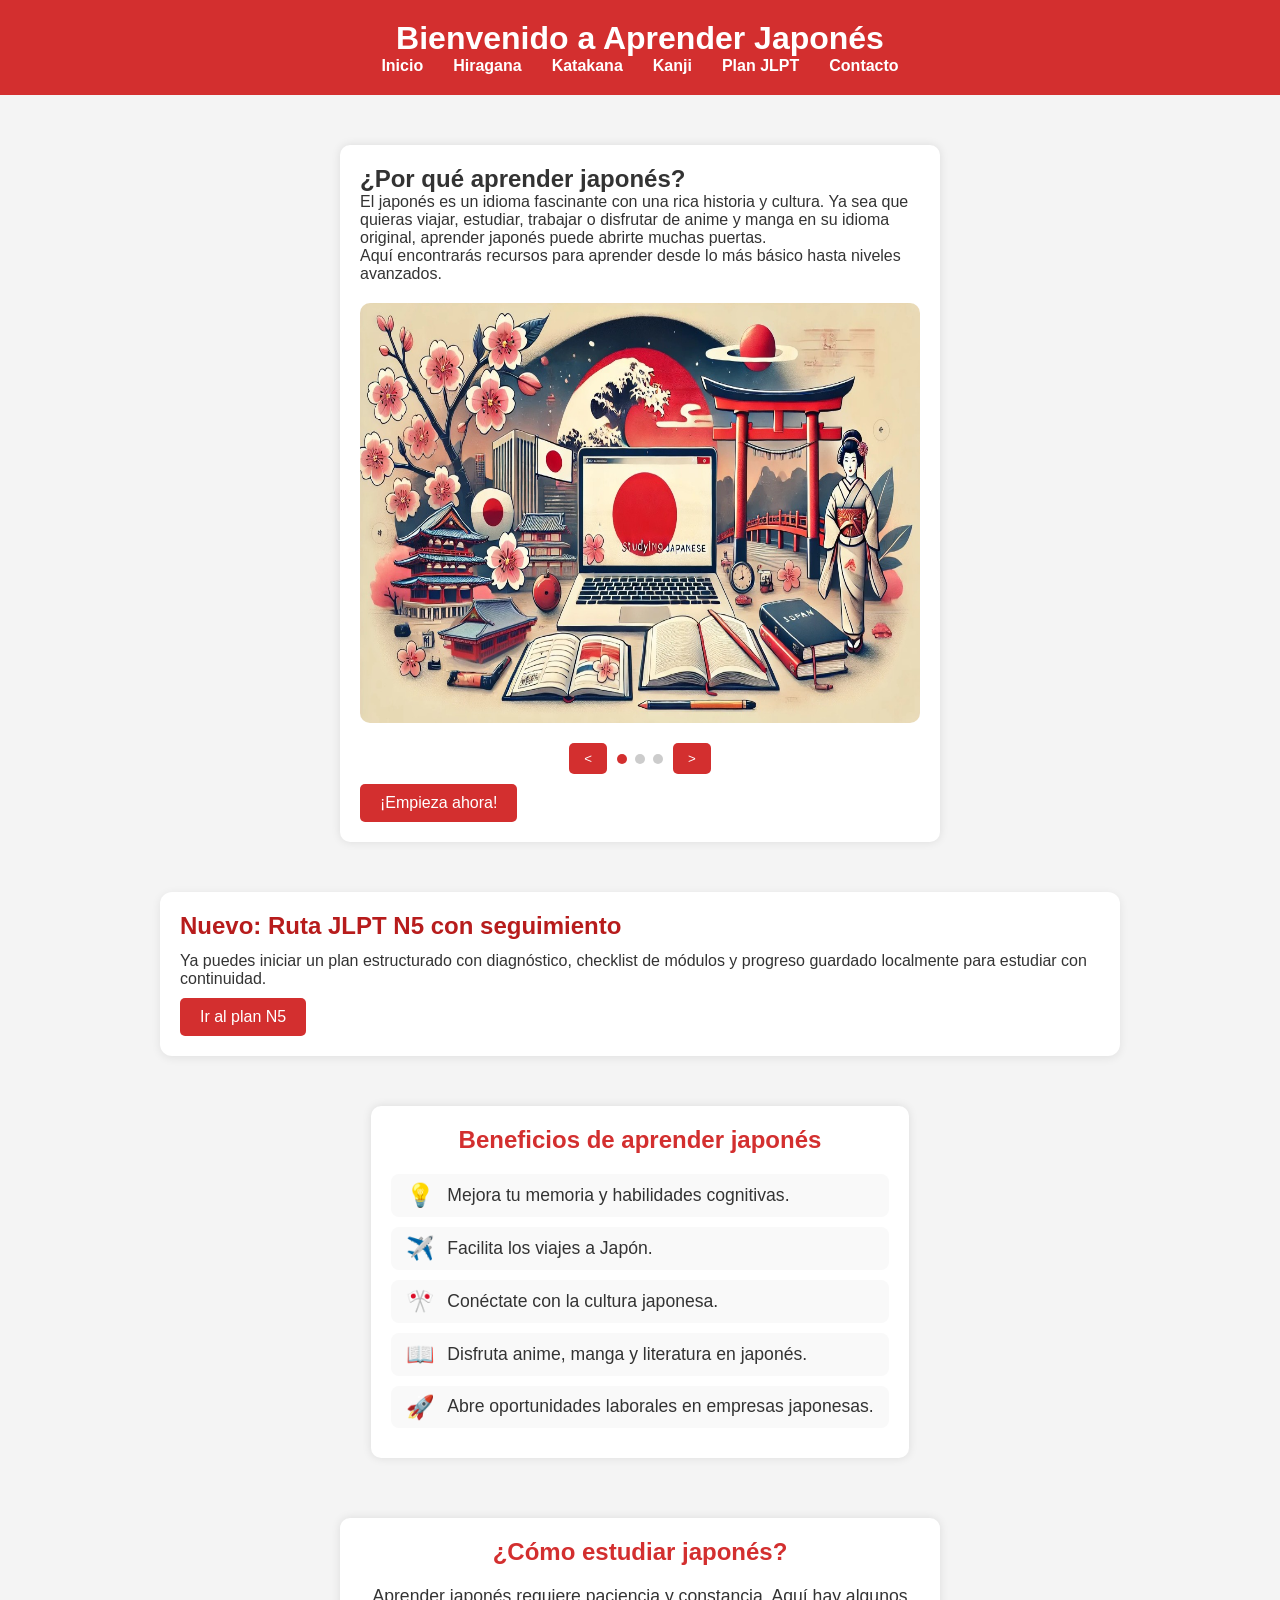
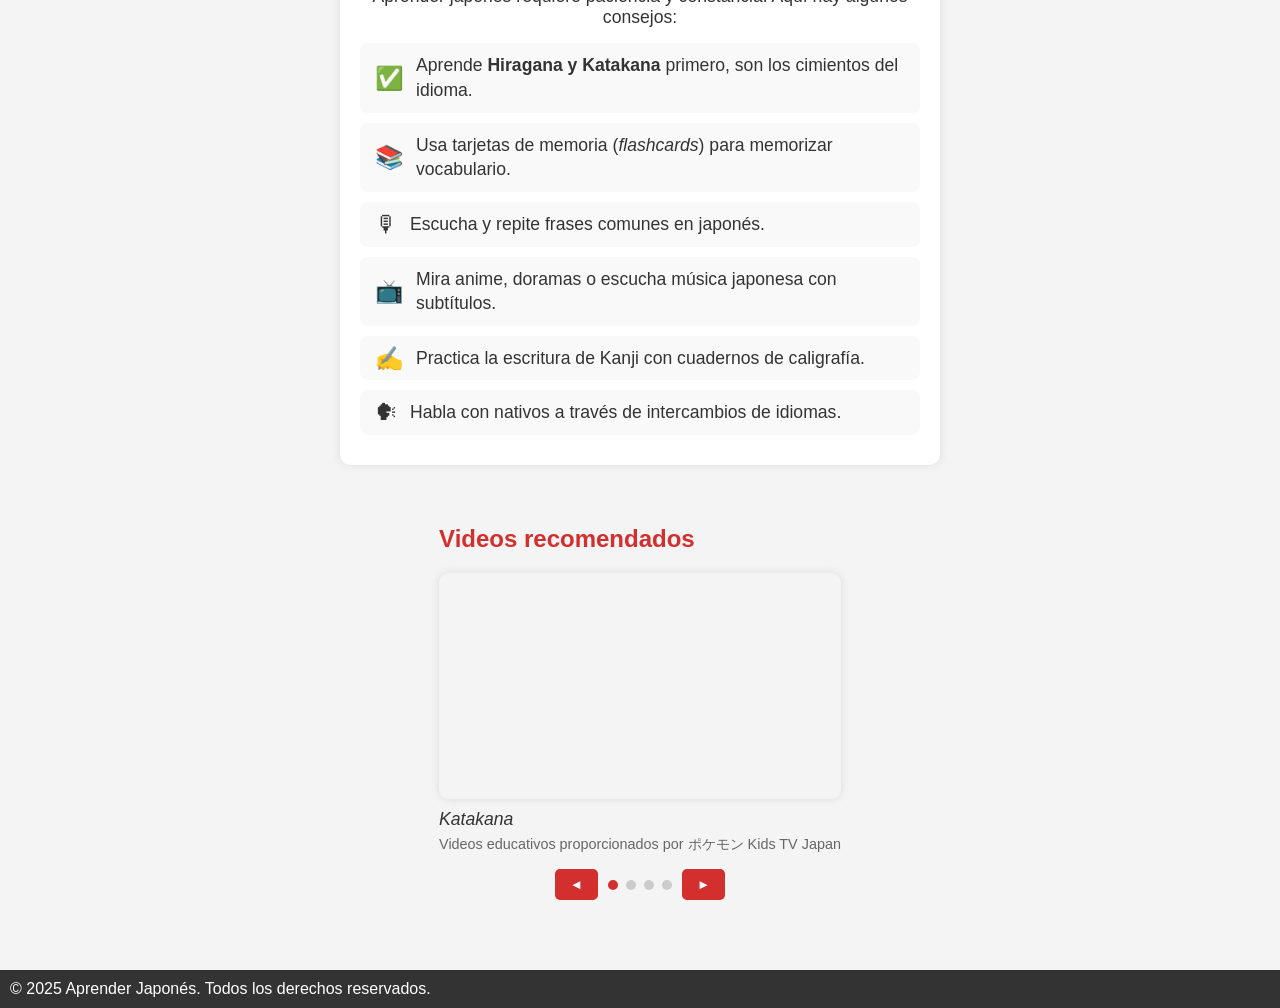
==== commit 43f4b4a3: "feat: implementar base profesional N5 con plan y seguimiento" ====
--- a/index.html
+++ b/index.html
@@ -12,29 +12,20 @@
 </head>
 <body>
     <header>
-        <h1>日本語を学ぼう - Aprender Japonés</h1>
-        <button class="mobile-menu-toggle" aria-label="Abrir menú">☰</button>
+        <h1>Bienvenido a Aprender Japonés</h1>
         <nav>
-            <ul id="nav-menu">
-                <li><a href="index.html" class="active">Inicio</a></li>
+            <ul>
+                <li><a href="index.html">Inicio</a></li>
                 <li><a href="hiragana.html">Hiragana</a></li>
                 <li><a href="katakana.html">Katakana</a></li>
                 <li><a href="kanji.html">Kanji</a></li>
+                <li><a href="jlpt-plan.html">Plan JLPT</a></li>
                 <li><a href="contacto.html">Contacto</a></li>
             </ul>
         </nav>
     </header>
 
     <main>
-        <!-- Hero Section -->
-        <section class="hero">
-            <div class="hero-content">
-                <h1>¡Aprende Japonés!</h1>
-                <p>Domina Hiragana, Katakana y Kanji con nuestro sistema interactivo de aprendizaje</p>
-                <a href="hiragana.html" class="btn">Comenzar Ahora</a>
-            </div>
-        </section>
-
         <section class="intro">
             <h2>¿Por qué aprender japonés?</h2>
             <p>El japonés es un idioma fascinante con una rica historia y cultura. Ya sea que quieras viajar, estudiar, trabajar o disfrutar de anime y manga en su idioma original, aprender japonés puede abrirte muchas puertas.</p>
@@ -51,6 +42,15 @@
                 <div class="slider-dots"></div>
                 <button class="next-slide">></button>
             </div>
+        
+            <a href="hiragana.html" class="btn">¡Empieza ahora!</a>
+        </section>
+
+
+        <section class="plan-destacado">
+            <h2>Nuevo: Ruta JLPT N5 con seguimiento</h2>
+            <p>Ya puedes iniciar un plan estructurado con diagnóstico, checklist de módulos y progreso guardado localmente para estudiar con continuidad.</p>
+            <a href="jlpt-plan.html" class="btn">Ir al plan N5</a>
         </section>
 
         <section class="beneficios">
@@ -107,7 +107,6 @@
     <footer>
         <p>© 2025 Aprender Japonés. Todos los derechos reservados.</p>
     </footer>
-    <script src="js/main.js"></script>
     <script src="js/slider.js"></script>
 </body>
 </html>
--- a/css/estilos.css
+++ b/css/estilos.css
@@ -1,45 +1,18 @@
-/* Import Google Fonts */
-@import url('https://fonts.googleapis.com/css2?family=Noto+Sans+JP:wght@300;400;500;700;900&family=Inter:wght@300;400;500;600;700&display=swap');
-
 /* Reset básico */
 * {
     margin: 0;
     padding: 0;
     box-sizing: border-box;
-}
-
-:root {
-    --color-primary: #dc2626;
-    --color-primary-dark: #991b1b;
-    --color-primary-light: #fca5a5;
-    --color-secondary: #3b82f6;
-    --color-accent: #f59e0b;
-    --color-success: #10b981;
-    --color-background: #f8fafc;
-    --color-surface: #ffffff;
-    --color-text: #1e293b;
-    --color-text-light: #64748b;
-    --color-border: #e2e8f0;
-    --shadow-sm: 0 1px 2px 0 rgb(0 0 0 / 0.05);
-    --shadow-md: 0 4px 6px -1px rgb(0 0 0 / 0.1);
-    --shadow-lg: 0 10px 15px -3px rgb(0 0 0 / 0.1);
-    --shadow-xl: 0 20px 25px -5px rgb(0 0 0 / 0.1);
-    --radius-sm: 0.375rem;
-    --radius-md: 0.5rem;
-    --radius-lg: 0.75rem;
-    --radius-xl: 1rem;
-    --transition: all 0.3s cubic-bezier(0.4, 0, 0.2, 1);
+    font-family: Arial, sans-serif;
 }
 
 body {
-    background: linear-gradient(135deg, #f8fafc 0%, #e2e8f0 100%);
-    color: var(--color-text);
-    font-family: 'Inter', 'Noto Sans JP', sans-serif;
+    background-color: #f4f4f4;
+    color: #333;
     display: flex;
     flex-direction: column;
     align-items: center;
     min-height: 100vh;
-    line-height: 1.6;
 }
 
 /* Asegurar que las listas no hereden centrado */
@@ -50,242 +23,78 @@
 
 /* Header */
 header {
-    background: linear-gradient(135deg, var(--color-primary) 0%, var(--color-primary-dark) 100%);
-    color: white;
-    padding: 0;
-    width: 100%;
-    box-shadow: var(--shadow-lg);
-    position: sticky;
-    top: 0;
-    z-index: 1000;
-    backdrop-filter: blur(10px);
-}
-
-header h1 {
-    font-family: 'Noto Sans JP', sans-serif;
-    font-weight: 700;
-    font-size: 1.75rem;
-    margin: 0;
-    padding: 1.25rem 2rem;
-    text-align: center;
-}
-
-nav {
-    background: rgba(0, 0, 0, 0.1);
+    background-color: #d32f2f;
+    color: white;
+    padding: 20px;
+    width: 100%;
 }
 
 nav ul {
     list-style: none;
     padding: 0;
-    margin: 0;
-    display: flex;
-    justify-content: center;
-    align-items: center;
-    flex-wrap: wrap;
 }
 
 nav ul li {
-    margin: 0;
+    display: inline;
+    margin: 0 15px;
 }
 
 nav ul li a {
     color: white;
     text-decoration: none;
-    font-weight: 500;
-    padding: 1rem 1.5rem;
-    display: block;
-    transition: var(--transition);
-    position: relative;
-    overflow: hidden;
-}
-
-nav ul li a::before {
-    content: '';
-    position: absolute;
-    bottom: 0;
-    left: 50%;
-    transform: translateX(-50%) scaleX(0);
-    width: 80%;
-    height: 3px;
-    background: white;
-    transition: transform 0.3s ease;
+    font-weight: bold;
 }
 
 nav ul li a:hover {
-    background: rgba(255, 255, 255, 0.1);
-}
-
-nav ul li a:hover::before {
-    transform: translateX(-50%) scaleX(1);
-}
-
-nav ul li a.active {
-    background: rgba(255, 255, 255, 0.2);
-}
-
-/* Mobile menu toggle */
-.mobile-menu-toggle {
-    display: none;
-    background: none;
-    border: none;
-    color: white;
-    font-size: 1.5rem;
-    cursor: pointer;
-    padding: 1rem 2rem;
-    position: absolute;
-    right: 0;
-    top: 0.75rem;
-}
-
-@media (max-width: 768px) {
-    header h1 {
-        font-size: 1.25rem;
-        padding: 1rem 2rem;
-        text-align: left;
-    }
-
-    .mobile-menu-toggle {
-        display: block;
-    }
-
-    nav ul {
-        flex-direction: column;
-        position: absolute;
-        top: 100%;
-        left: 0;
-        right: 0;
-        background: var(--color-primary-dark);
-        max-height: 0;
-        overflow: hidden;
-        transition: max-height 0.3s ease;
-    }
-
-    nav ul.active {
-        max-height: 500px;
-    }
-
-    nav ul li {
-        width: 100%;
-        border-bottom: 1px solid rgba(255, 255, 255, 0.1);
-    }
-
-    nav ul li a {
-        padding: 1rem 2rem;
-        text-align: left;
-    }
-}
-
-/* Hero Section */
-.hero {
-    background: linear-gradient(135deg, var(--color-primary) 0%, var(--color-primary-dark) 100%);
-    color: white;
-    padding: 4rem 2rem;
-    text-align: center;
-    margin-bottom: 3rem;
-    position: relative;
-    overflow: hidden;
-}
-
-.hero::before {
-    content: '';
-    position: absolute;
-    top: 0;
-    left: 0;
-    right: 0;
-    bottom: 0;
-    background: url('data:image/svg+xml,<svg width="100" height="100" xmlns="http://www.w3.org/2000/svg"><text x="10" y="50" font-size="60" opacity="0.1" fill="white">日本語</text></svg>');
-    opacity: 0.1;
-}
-
-.hero-content {
-    position: relative;
-    z-index: 1;
-    max-width: 800px;
-    margin: 0 auto;
-}
-
-.hero h1 {
-    font-size: 3rem;
-    font-weight: 700;
-    margin-bottom: 1rem;
-    font-family: 'Noto Sans JP', sans-serif;
-}
-
-.hero p {
-    font-size: 1.25rem;
-    margin-bottom: 2rem;
-    opacity: 0.95;
-}
-
-.hero .btn {
-    font-size: 1.125rem;
-    padding: 0.875rem 2rem;
-}
-
-@media (max-width: 768px) {
-    .hero h1 {
-        font-size: 2rem;
-    }
-
-    .hero p {
-        font-size: 1rem;
-    }
+    text-decoration: underline;
 }
 
 /* Estilos para las secciones de beneficios y cómo estudiar */
 .beneficios, .como-estudiar {
-    margin: 2rem auto;
-    max-width: 800px;
-    background: var(--color-surface);
-    padding: 2.5rem;
-    border-radius: var(--radius-xl);
-    box-shadow: var(--shadow-lg);
-    border: 1px solid var(--color-border);
+    margin: 30px auto;
+    max-width: 600px;
+    background: white;
+    padding: 20px;
+    border-radius: 10px;
+    box-shadow: 0px 0px 10px rgba(0, 0, 0, 0.1);
 }
 
 .beneficios h2, .como-estudiar h2 {
-    color: var(--color-primary);
-    margin-bottom: 1.5rem;
-    font-size: 2rem;
-    font-weight: 700;
+    color: #d32f2f;
+    margin-bottom: 20px;
+    font-size: 1.5em;
     text-align: center;
-    font-family: 'Noto Sans JP', sans-serif;
 }
 
 .beneficios p, .como-estudiar p {
-    margin-bottom: 1.5rem;
-    font-size: 1.125rem;
-    color: var(--color-text-light);
+    margin-bottom: 15px;
+    font-size: 1.1em;
+    color: #333;
     text-align: center;
-    line-height: 1.8;
 }
 
 .beneficios ul, .como-estudiar ul {
     list-style: none;
     padding: 0;
-    display: grid;
-    gap: 1rem;
 }
 
 .beneficios ul li, .como-estudiar ul li {
     display: flex;
-    align-items: center;
-    background: linear-gradient(135deg, #ffffff 0%, #f8fafc 100%);
-    margin: 0;
-    padding: 1.25rem 1.5rem;
-    border-radius: var(--radius-lg);
-    transition: var(--transition);
-    font-size: 1.0625rem;
-    color: var(--color-text);
-    border: 2px solid var(--color-border);
-    cursor: pointer;
+    align-items: center; /* Centrar verticalmente */
+    background: #f9f9f9;
+    margin: 10px 0;
+    padding: 10px 15px;
+    border-radius: 8px;
+    transition: background 0.3s;
+    font-size: 1.1em;
+    color: #333;
+    max-width: 100%;
+    box-sizing: border-box; 
+    overflow-wrap: break-word;
 }
 
 .beneficios ul li:hover, .como-estudiar ul li:hover {
-    background: linear-gradient(135deg, #fef2f2 0%, #fee2e2 100%);
-    border-color: var(--color-primary-light);
-    transform: translateY(-2px);
-    box-shadow: var(--shadow-md);
+    background: #ffebee;
 }
 
 /* Estilo para los emojis como íconos */
@@ -338,96 +147,36 @@
 
 /* Main */
 main {
-    padding: 2rem 1rem;
+    padding: 20px;
     flex: 1;
     display: flex;
     flex-direction: column;
     align-items: center;
     width: 100%;
-    max-width: 1400px;
-    margin: 0 auto;
 }
 
 .intro {
-    margin: 2rem auto;
-    max-width: 800px;
-    background: var(--color-surface);
-    padding: 2.5rem;
-    border-radius: var(--radius-xl);
-    box-shadow: var(--shadow-lg);
-    border: 1px solid var(--color-border);
-}
-
-.intro h2 {
-    color: var(--color-primary);
-    font-size: 2rem;
-    font-weight: 700;
-    margin-bottom: 1.5rem;
-    text-align: center;
-    font-family: 'Noto Sans JP', sans-serif;
-}
-
-.intro p {
-    font-size: 1.125rem;
-    line-height: 1.8;
-    color: var(--color-text-light);
-    margin-bottom: 1.5rem;
-    text-align: center;
-}
-
-/* Buttons */
+    margin: 30px auto;
+    max-width: 600px;
+    background: white;
+    padding: 20px;
+    border-radius: 10px;
+    box-shadow: 0px 0px 10px rgba(0, 0, 0, 0.1);
+}
+
 .btn {
     display: inline-block;
-    background: linear-gradient(135deg, var(--color-primary) 0%, var(--color-primary-dark) 100%);
-    color: white;
-    padding: 0.875rem 2rem;
+    background: #d32f2f;
+    color: white;
+    padding: 10px 20px;
     text-decoration: none;
-    border-radius: var(--radius-lg);
-    margin-top: 1rem;
-    transition: var(--transition);
-    font-weight: 600;
-    font-size: 1rem;
-    box-shadow: var(--shadow-md);
-    border: none;
-    cursor: pointer;
-    text-align: center;
+    border-radius: 5px;
+    margin-top: 10px;
+    transition: background 0.3s;
 }
 
 .btn:hover {
-    background: linear-gradient(135deg, var(--color-primary-dark) 0%, #7f1d1d 100%);
-    transform: translateY(-2px);
-    box-shadow: var(--shadow-lg);
-}
-
-.btn:active {
-    transform: translateY(0);
-}
-
-.btn-secondary {
-    background: linear-gradient(135deg, var(--color-secondary) 0%, #2563eb 100%);
-}
-
-.btn-secondary:hover {
-    background: linear-gradient(135deg, #2563eb 0%, #1d4ed8 100%);
-}
-
-.btn-success {
-    background: linear-gradient(135deg, var(--color-success) 0%, #059669 100%);
-}
-
-.btn-success:hover {
-    background: linear-gradient(135deg, #059669 0%, #047857 100%);
-}
-
-.btn-outline {
-    background: transparent;
-    border: 2px solid var(--color-primary);
-    color: var(--color-primary);
-}
-
-.btn-outline:hover {
-    background: var(--color-primary);
-    color: white;
+    background: #a12323;
 }
 
 /* Resto del CSS (video, detalle, tablas, footer, etc.) permanece igual */
@@ -506,321 +255,77 @@
 
 /* Estilos para tablas de Hiragana, Katakana y Kanji */
 .tabla-hiragana, .tabla-katakana, .tabla-kanji {
-    margin: 2rem auto;
-    max-width: 1200px;
-    width: 100%;
+    margin: 30px auto;
+    max-width: 800px;
 }
 
 .tabla-hiragana h2, .tabla-katakana h2, .tabla-kanji h2 {
-    color: var(--color-primary);
-    margin-bottom: 2rem;
-    font-size: 2rem;
-    font-weight: 700;
-    text-align: center;
-    font-family: 'Noto Sans JP', sans-serif;
+    color: #d32f2f;
+    margin-bottom: 15px;
+    font-size: 1.5em;
 }
 
 .tabla-hiragana table, .tabla-katakana table, .tabla-kanji table {
     width: 100%;
-    max-width: 1200px;
-    margin: 0 auto 2rem auto;
-    background: var(--color-surface);
-    border-collapse: separate;
-    border-spacing: 0;
-    border-radius: var(--radius-xl);
-    box-shadow: var(--shadow-lg);
+    max-width: 800px;
+    margin: 0 auto 30px auto;
+    background: white;
+    border-collapse: collapse;
+    border-radius: 10px;
+    box-shadow: 0px 0px 10px rgba(0, 0, 0, 0.1);
     overflow: hidden;
-    border: 1px solid var(--color-border);
 }
 
 .tabla-hiragana th, .tabla-katakana th, .tabla-kanji th,
 .tabla-hiragana td, .tabla-katakana td, .tabla-kanji td {
-    padding: 1.25rem 1rem;
+    padding: 12px 15px;
     text-align: center;
-    border-bottom: 1px solid var(--color-border);
+    border: 1px solid #ddd;
 }
 
 .tabla-hiragana th, .tabla-katakana th, .tabla-kanji th {
-    background: linear-gradient(135deg, var(--color-primary) 0%, var(--color-primary-dark) 100%);
-    color: white;
-    font-weight: 600;
-    font-size: 1rem;
-    text-transform: uppercase;
-    letter-spacing: 0.05em;
+    background-color: #d32f2f;
+    color: white;
+    font-weight: bold;
 }
 
 .tabla-hiragana td, .tabla-katakana td, .tabla-kanji td {
-    color: var(--color-text);
-    font-size: 1rem;
-}
-
-.tabla-hiragana td:nth-child(2),
-.tabla-katakana td:nth-child(2),
-.tabla-kanji td:nth-child(2) {
-    font-family: 'Noto Sans JP', sans-serif;
-    font-size: 2rem;
-    font-weight: 500;
+    color: #333;
 }
 
 .tabla-hiragana tr:nth-child(even), .tabla-katakana tr:nth-child(even), .tabla-kanji tr:nth-child(even) {
-    background-color: #f8fafc;
-}
-
-.tabla-hiragana tbody tr:hover,
-.tabla-katakana tbody tr:hover,
-.tabla-kanji tbody tr:hover {
-    background: linear-gradient(135deg, #fef2f2 0%, #fee2e2 100%);
-    transition: var(--transition);
+    background-color: #f9f9f9;
+}
+
+.tabla-hiragana tr:hover, .tabla-katakana tr:hover, .tabla-kanji tr:hover {
+    background-color: #ffebee;
+    transition: background-color 0.3s;
 }
 
 .tabla-hiragana a, .tabla-katakana a, .tabla-kanji a {
-    color: var(--color-primary);
+    color: #d32f2f;
     text-decoration: none;
-    font-weight: 600;
-    padding: 0.5rem 1rem;
-    border-radius: var(--radius-md);
-    transition: var(--transition);
-    display: inline-block;
+    font-weight: bold;
 }
 
 .tabla-hiragana a:hover, .tabla-katakana a:hover, .tabla-kanji a:hover {
-    background: var(--color-primary);
-    color: white;
-    transform: scale(1.05);
-}
-
-/* Cards Grid for Characters */
-.characters-grid {
-    display: grid;
-    grid-template-columns: repeat(auto-fill, minmax(150px, 1fr));
-    gap: 1.5rem;
-    margin: 2rem auto;
-    max-width: 1200px;
-    padding: 1rem;
-}
-
-.character-card {
-    background: var(--color-surface);
-    border: 2px solid var(--color-border);
-    border-radius: var(--radius-lg);
-    padding: 1.5rem;
-    text-align: center;
-    transition: var(--transition);
-    cursor: pointer;
-    box-shadow: var(--shadow-sm);
-}
-
-.character-card:hover {
-    border-color: var(--color-primary);
-    transform: translateY(-4px);
-    box-shadow: var(--shadow-lg);
-    background: linear-gradient(135deg, #fef2f2 0%, #ffffff 100%);
-}
-
-.character-card .char {
-    font-family: 'Noto Sans JP', sans-serif;
-    font-size: 3rem;
-    font-weight: 500;
-    color: var(--color-primary);
-    margin-bottom: 0.5rem;
-    display: block;
-}
-
-.character-card .romaji {
-    font-size: 1.125rem;
-    color: var(--color-text-light);
-    font-weight: 600;
-    text-transform: uppercase;
+    color: #a12323;
+    text-decoration: underline;
 }
 
 /* Tamaño grande para caracteres */
 .hiragana-big, .katakana-big, .kanji-big {
-    font-size: 3rem;
-    font-family: 'Noto Sans JP', sans-serif;
-    font-weight: 500;
+    font-size: 2.5em;
+    font-family: 'Arial', sans-serif;
 }
 
 /* Footer */
 footer {
-    background: linear-gradient(135deg, #1e293b 0%, #0f172a 100%);
-    color: white;
-    padding: 2rem;
-    width: 100%;
-    margin-top: 4rem;
-    text-align: center;
-    box-shadow: 0 -4px 6px -1px rgb(0 0 0 / 0.1);
-}
-
-footer p {
-    margin: 0;
-    font-size: 0.9375rem;
-    opacity: 0.9;
-}
-
-/* Quiz Section */
-.quiz-container {
-    max-width: 800px;
-    margin: 2rem auto;
-    background: var(--color-surface);
-    padding: 2.5rem;
-    border-radius: var(--radius-xl);
-    box-shadow: var(--shadow-lg);
-    border: 1px solid var(--color-border);
-}
-
-.quiz-container h2 {
-    color: var(--color-primary);
-    font-size: 2rem;
-    font-weight: 700;
-    margin-bottom: 1.5rem;
-    text-align: center;
-    font-family: 'Noto Sans JP', sans-serif;
-}
-
-.quiz-question {
-    margin-bottom: 2rem;
-    padding: 2rem;
-    background: linear-gradient(135deg, #f8fafc 0%, #ffffff 100%);
-    border-radius: var(--radius-lg);
-    border: 2px solid var(--color-border);
-}
-
-.quiz-character {
-    font-family: 'Noto Sans JP', sans-serif;
-    font-size: 5rem;
-    font-weight: 500;
-    color: var(--color-primary);
-    text-align: center;
-    margin-bottom: 2rem;
-}
-
-.quiz-options {
-    display: grid;
-    grid-template-columns: repeat(auto-fit, minmax(150px, 1fr));
-    gap: 1rem;
-    margin-top: 1.5rem;
-}
-
-.quiz-option {
-    padding: 1rem 1.5rem;
-    background: var(--color-surface);
-    border: 2px solid var(--color-border);
-    border-radius: var(--radius-lg);
-    cursor: pointer;
-    transition: var(--transition);
-    text-align: center;
-    font-weight: 600;
-    font-size: 1.125rem;
-}
-
-.quiz-option:hover {
-    border-color: var(--color-primary);
-    background: linear-gradient(135deg, #fef2f2 0%, #ffffff 100%);
-    transform: translateY(-2px);
-}
-
-.quiz-option.correct {
-    background: linear-gradient(135deg, #d1fae5 0%, #a7f3d0 100%);
-    border-color: var(--color-success);
-    color: #065f46;
-}
-
-.quiz-option.incorrect {
-    background: linear-gradient(135deg, #fee2e2 0%, #fecaca 100%);
-    border-color: var(--color-primary);
-    color: #7f1d1d;
-}
-
-.quiz-score {
-    text-align: center;
-    margin-top: 2rem;
-    padding: 1.5rem;
-    background: linear-gradient(135deg, #dbeafe 0%, #bfdbfe 100%);
-    border-radius: var(--radius-lg);
-    border: 2px solid var(--color-secondary);
-}
-
-.quiz-score h3 {
-    color: var(--color-secondary);
-    font-size: 1.5rem;
-    font-weight: 700;
-    margin-bottom: 0.5rem;
-}
-
-.quiz-score p {
-    font-size: 1.125rem;
-    color: var(--color-text);
-}
-
-/* Progress Tracker */
-.progress-container {
-    max-width: 800px;
-    margin: 2rem auto;
-    background: var(--color-surface);
-    padding: 2rem;
-    border-radius: var(--radius-xl);
-    box-shadow: var(--shadow-lg);
-    border: 1px solid var(--color-border);
-}
-
-.progress-container h3 {
-    color: var(--color-primary);
-    font-size: 1.5rem;
-    font-weight: 700;
-    margin-bottom: 1.5rem;
-    text-align: center;
-    font-family: 'Noto Sans JP', sans-serif;
-}
-
-.progress-bar {
-    width: 100%;
-    height: 30px;
-    background: var(--color-border);
-    border-radius: var(--radius-lg);
-    overflow: hidden;
-    margin: 1rem 0;
-}
-
-.progress-fill {
-    height: 100%;
-    background: linear-gradient(90deg, var(--color-primary) 0%, var(--color-accent) 100%);
-    transition: width 0.5s ease;
-    display: flex;
-    align-items: center;
-    justify-content: center;
-    color: white;
-    font-weight: 600;
-    font-size: 0.875rem;
-}
-
-.progress-stats {
-    display: grid;
-    grid-template-columns: repeat(auto-fit, minmax(150px, 1fr));
-    gap: 1rem;
-    margin-top: 1.5rem;
-}
-
-.stat-card {
-    background: linear-gradient(135deg, #f8fafc 0%, #ffffff 100%);
-    padding: 1.5rem;
-    border-radius: var(--radius-lg);
-    border: 2px solid var(--color-border);
-    text-align: center;
-}
-
-.stat-card .stat-value {
-    font-size: 2rem;
-    font-weight: 700;
-    color: var(--color-primary);
-    display: block;
-    margin-bottom: 0.5rem;
-}
-
-.stat-card .stat-label {
-    font-size: 0.875rem;
-    color: var(--color-text-light);
-    text-transform: uppercase;
-    letter-spacing: 0.05em;
+    background: #333;
+    color: white;
+    padding: 10px;
+    width: 100%;
+    margin-top: 20px;
 }
 
 /* Responsividad */
@@ -1178,4 +683,120 @@
 nav ul li {
     display: inline;
     margin: 0 15px;
-}+}
+/* Profesionalización JLPT */
+.plan-destacado,
+.plan-intro,
+.diagnostic-card,
+.progress-card,
+.modules-grid-section {
+    margin: 20px auto;
+    max-width: 960px;
+    background: #fff;
+    padding: 20px;
+    border-radius: 12px;
+    box-shadow: 0 2px 10px rgba(0, 0, 0, 0.08);
+    width: min(95%, 960px);
+}
+
+.plan-destacado h2,
+.plan-intro h2,
+.diagnostic-card h2,
+.progress-card h2,
+.modules-grid-section h2 {
+    color: #b71c1c;
+    margin-bottom: 12px;
+}
+
+.diagnostic-form {
+    display: grid;
+    grid-template-columns: repeat(auto-fit, minmax(140px, 1fr));
+    gap: 12px;
+    align-items: end;
+}
+
+.diagnostic-form label {
+    display: flex;
+    flex-direction: column;
+    gap: 6px;
+    font-weight: bold;
+}
+
+.diagnostic-form input {
+    padding: 8px;
+    border: 1px solid #ccc;
+    border-radius: 6px;
+}
+
+.diagnostic-result {
+    margin-top: 14px;
+    background: #fff4f4;
+    border: 1px solid #f3c2c2;
+    border-radius: 8px;
+    padding: 12px;
+}
+
+.progress-track {
+    margin-top: 8px;
+    width: 100%;
+    height: 16px;
+    background: #eee;
+    border-radius: 999px;
+    overflow: hidden;
+}
+
+.progress-bar {
+    width: 0;
+    height: 100%;
+    background: linear-gradient(90deg, #d32f2f, #ef5350);
+    transition: width 0.3s ease;
+}
+
+.modules-grid {
+    display: grid;
+    grid-template-columns: repeat(auto-fit, minmax(260px, 1fr));
+    gap: 16px;
+}
+
+.module-card {
+    border: 1px solid #e0e0e0;
+    border-radius: 10px;
+    padding: 14px;
+    background: #fafafa;
+}
+
+.module-card.completed {
+    border-color: #66bb6a;
+    background: #f1fff2;
+}
+
+.module-card header {
+    display: flex;
+    justify-content: space-between;
+    align-items: center;
+    gap: 8px;
+    margin-bottom: 10px;
+}
+
+.module-type {
+    font-size: 0.75rem;
+    font-weight: bold;
+    color: #b71c1c;
+    background: #ffebee;
+    padding: 4px 8px;
+    border-radius: 999px;
+}
+
+.module-check {
+    display: flex;
+    gap: 8px;
+    margin-top: 10px;
+    font-weight: bold;
+}
+
+@media (max-width: 700px) {
+    nav ul li {
+        display: inline-block;
+        margin: 5px 8px;
+    }
+}
